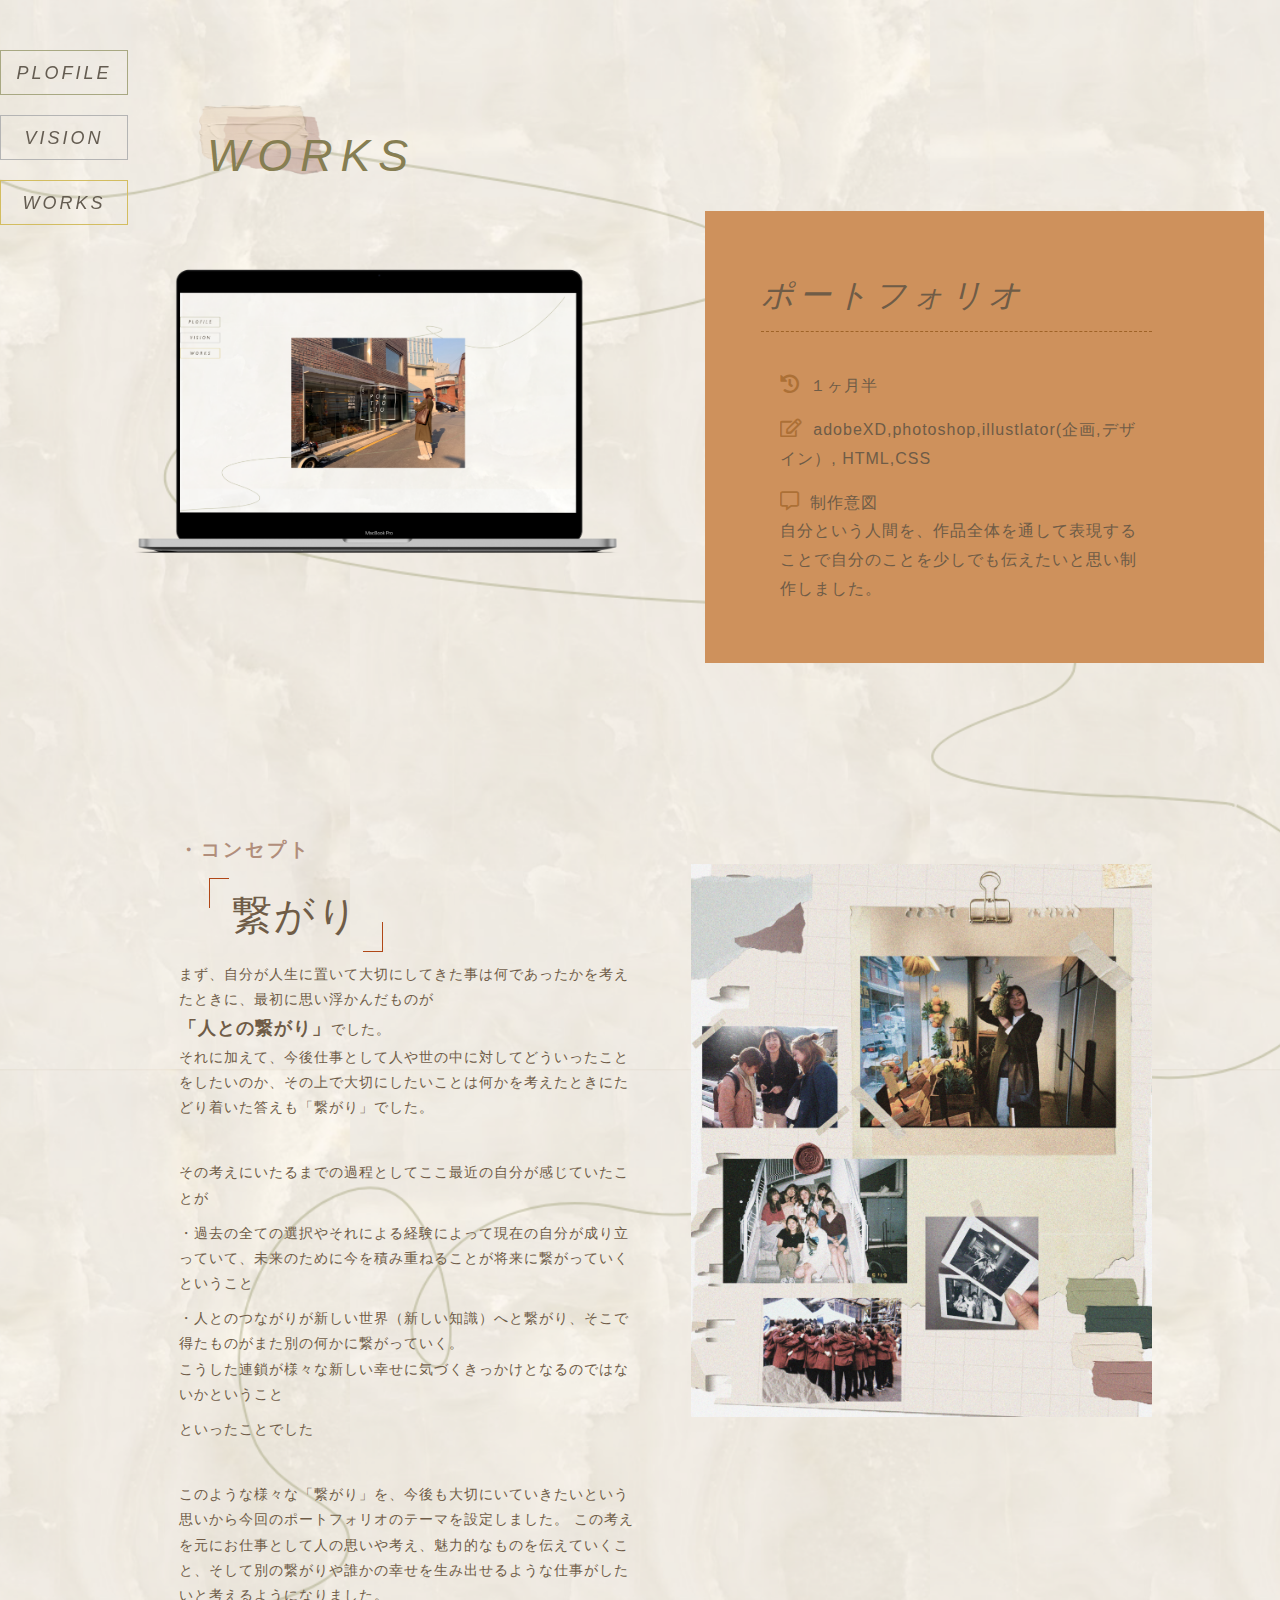
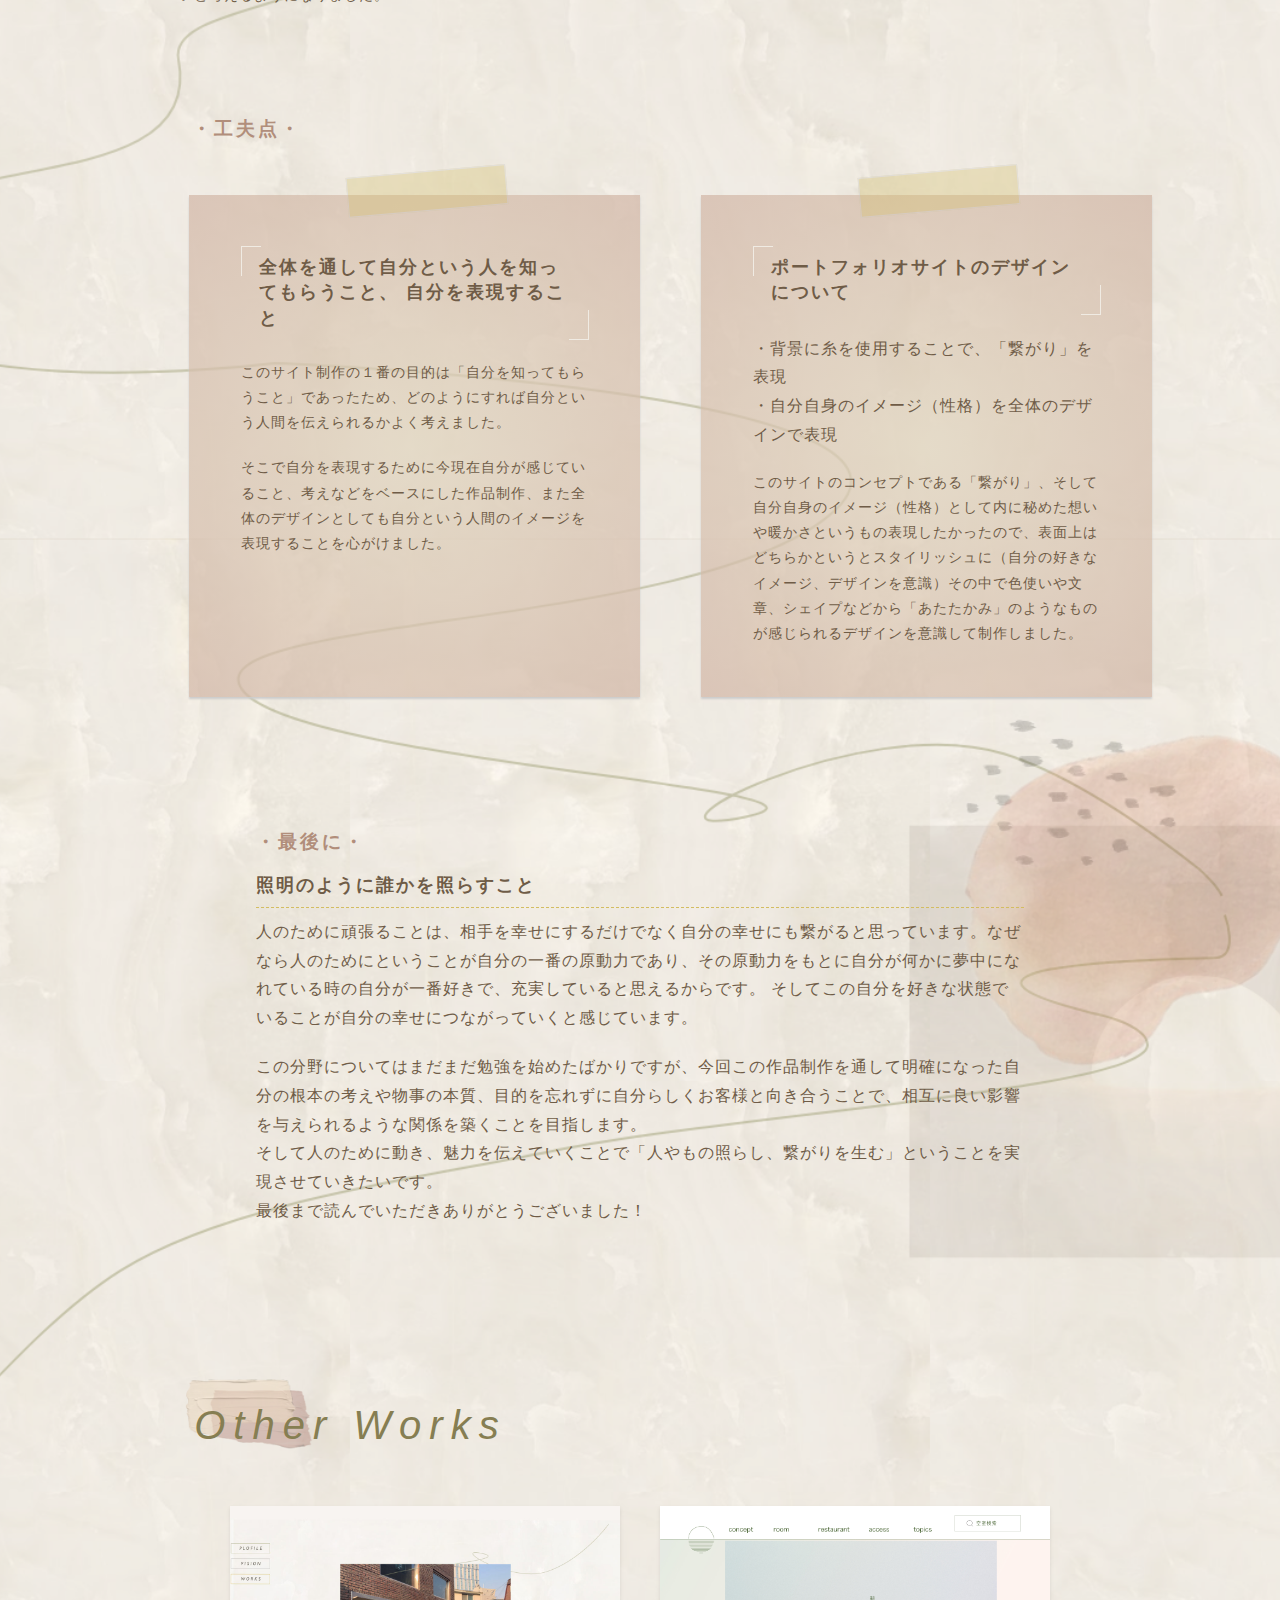
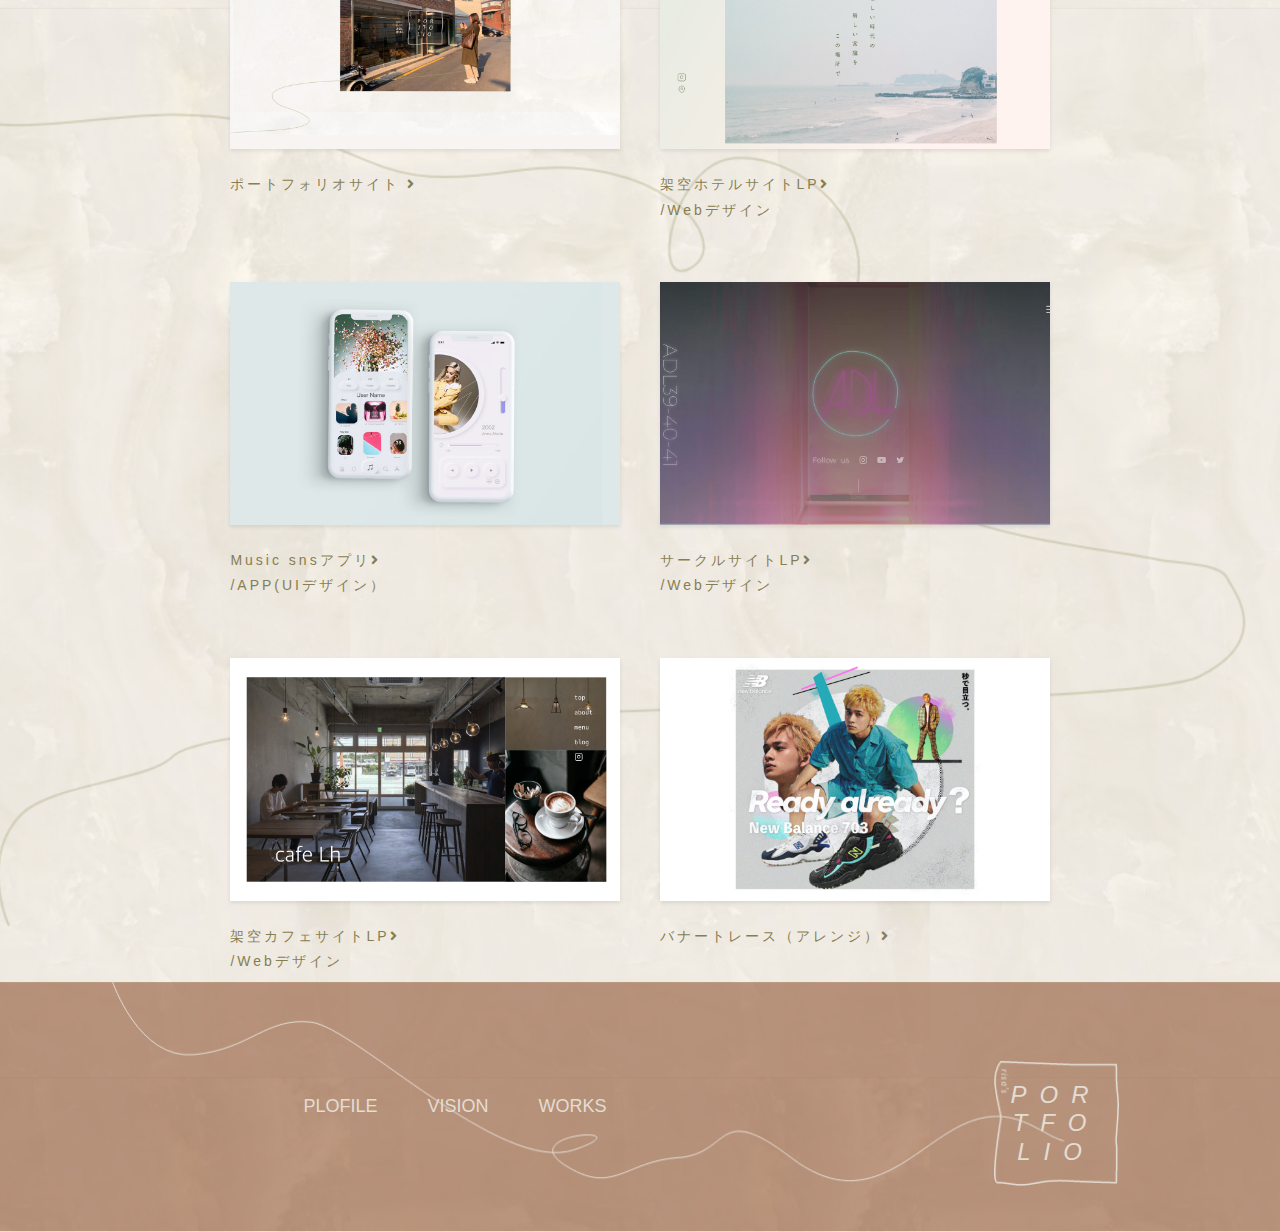
==== works01.html @ 9a1b9f5c "Update works01.html" ====
<!DOCTYPE html>
<html lang="ja">
    <head>
        <meta charset="UTF-8">
        <meta name="viewport" content="width=device-width, initial-scale=1">
        <title>works01</title>
        <link rel="stylesheet" href="reset.css" type="text/css" media="screen">
        <link rel="stylesheet" href="styleworks.css">
        <link rel="icon" type="image/png" href="favi.png">
        <link href="https://use.fontawesome.com/releases/v5.6.1/css/all.css" rel="stylesheet">
        <link href="https://fonts.googleapis.com/css2?family=Josefin+Sans:wght@200&display=swap" rel="stylesheet">
    </head>

    <body class="works01">
        <div id="navArea">

            <nav>
              <div class="inner">
                
                    <ul class="nav_btn">
                        <li class="spnav1,"><a href="#pro">PLOFILE</a></li>
                        <li class="spnav2"><a href="#vi">VISION</a></li>
                        <li class="spnav3"><a href="#wo">WORKS</a></li>
                    </ul>
                
              </div>
            </nav>
          
            <div class="toggle_btn">
              <span></span>
              <span></span>
              <span></span>
            </div>
          
            <div id="mask"></div>
          
          </div>
   
        <section class="main-image">
            <nav>
                <ul>
                    <li class="nav1"><a href="index.html#pro">PLOFILE</a></li>
                    <li class="nav2"><a href="index.html#vi">VISION</a></li>
                    <li class="nav3"><a href="index.html#wo">WORKS</a></li>
                </ul>
            </nav>
            <h1 class="works-heading">WORKS</h1>
            <div class="w-inner">
                <div class="left">
                   
                    <img src="portmok.png" alt="ポートフォリオメイン画像">
                </div>
             
           
            　<div class="right">
                    <div class="i-text portbg">
                        <h2>ポートフォリオ</h2>
                        <p><i class="fas fa-history"></i>１ヶ月半</p>
                        <p><i class="far fa-edit"></i>adobeXD,photoshop,illustlator(企画,デザイン）, HTML,CSS</p>
                        <p class="intention"><span><i class="far fa-comment-alt"></i>制作意図</span><br>
                            自分という人間を、作品全体を通して表現することで自分のことを少しでも伝えたいと思い制作しました。</p>
                    </div>
            　</div>
            
         
        　</div>
        </section>

        <section id="port01">
            <div class="d-inner" >
                <div class="l-left" >
                    <h2 class="w-title">・コンセプト</h2>
                    <h3 class="key">繋がり</h3>
                    <ul>
                        <li>
                            <p>まず、自分が人生に置いて大切にしてきた事は何であったかを考えたときに、最初に思い浮かんだものが<br>
                            <span>「人との繋がり」</span>でした。<br>
                            それに加えて、今後仕事として人や世の中に対してどういったことをしたいのか、その上で大切にしたいことは何かを考えたときにたどり着いた答えも「繋がり」でした。
                            </p>
                        </li>

                        <li>
                           <p> その考えにいたるまでの過程としてここ最近の自分が感じていたことが</p>
                           <p>・過去の全ての選択やそれによる経験によって現在の自分が成り立っていて、未来のために今を積み重ねることが将来に繋がっていくということ</p>
                           <p>・人とのつながりが新しい世界（新しい知識）へと繋がり、そこで得たものがまた別の何かに繋がっていく。</br>
                             こうした連鎖が様々な新しい幸せに気づくきっかけとなるのではないかということ</p>
                           <p>といったことでした</p>
                        </li>

                        <li>
                            <p> このような様々な「繋がり」を、今後も大切にいていきたいという思いから今回のポートフォリオのテーマを設定しました。
                                この考えを元にお仕事として人の思いや考え、魅力的なものを伝えていくこと、そして別の繋がりや誰かの幸せを生み出せるような仕事がしたいと考えるようになりました。
                            </p>
                        </li>

                    </ul>
                </div>

                <div class="l-right" >
                    <img src="memory.png" alt="繋がりイメージ画像">
                </div>
            </div>
        </section>


        <section id="port02">
            <h2 class="w-title w-title02">・工夫点・</h2>
            <div class="d-inner" >
                
                <div class="b1">
                    <h3 class="key">全体を通して自分という人を知ってもらうこと、
                        自分を表現すること
                    </h3>
                    <p> このサイト制作の１番の目的は「自分を知ってもらうこと」であったため、どのようにすれば自分という人間を伝えられるかよく考えました。</p>
                    <p>そこで自分を表現するために今現在自分が感じていること、考えなどをベースにした作品制作、また全体のデザインとしても自分という人間のイメージを表現することを心がけました。</p>
                    </p>
                </div>
                <div class="b1">
                    <h3 class="key">ポートフォリオサイトのデザインについて</h3>  
                    <p>
                    <span>・背景に糸を使用することで、「繋がり」を表現</span><br>
                    <span>・自分自身のイメージ（性格）を全体のデザインで表現</span><br>
                    </p>
                    <p>このサイトのコンセプトである「繋がり」、そして自分自身のイメージ（性格）として内に秘めた想いや暖かさというもの表現したかったので、表面上はどちらかというとスタイリッシュに（自分の好きなイメージ、デザインを意識）その中で色使いや文章、シェイプなどから「あたたかみ」のようなものが感じられるデザインを意識して制作しました。</p>
                </div>
            </div>
        </section>
        <section id="port03">
            <div class="n-inner">
            <div class="b2">
                <h2 class="w-title">・最後に・</h2>
                <h3>照明のように誰かを照らすこと</h3>
                <p>
                    人のために頑張ることは、相手を幸せにするだけでなく自分の幸せにも繋がると思っています。なぜなら人のためにということが自分の一番の原動力であり、その原動力をもとに自分が何かに夢中になれている時の自分が一番好きで、充実していると思えるからです。
                        そしてこの自分を好きな状態でいることが自分の幸せにつながっていくと感じています。
                </p>
                <p>この分野についてはまだまだ勉強を始めたばかりですが、今回この作品制作を通して明確になった自分の根本の考えや物事の本質、目的を忘れずに自分らしくお客様と向き合うことで、相互に良い影響を与えられるような関係を築くことを目指します。<br>
                    そして人のために動き、魅力を伝えていくことで「人やもの照らし、繋がりを生む」ということを実現させていきたいです。<br>
                    最後まで読んでいただきありがとうございました！
                </p>
            </div>
            </div>
        </section>       

   

        <section class="works">
            <div class="n-inner">
                <h2> Other Works</h2>
                
               <div class="grid">
                    <div class="item">
                        <a href="works01.html">
                            <img src="works01.jpg" class="w-img" alt="トップイメージ">
                            <p class="w-text">ポートフォリオサイト <i class="fas fa-angle-right"></i></p>
                        </a>
                    </div>

                    <div class="item">
                        <a href="works02.html">
                            <img src="works02.jpg" class="w-img" alt="トップイメージ">
                            <p class="w-text">架空ホテルサイトLP<i class="fas fa-angle-right"></i><br>
                            /Webデザイン</p>
                        </a>
                    </div>

                    <div class="item">
                        <a href="works03.html">
                            <img src="works03.jpg" class="w-img" alt="トップイメージ">
                            <p class="w-text">Music snsアプリ<i class="fas fa-angle-right"></i><br>
                                /APP(UIデザイン）</p>
                        </a>
                    </div>
        
                    <div class="item">
                        <a href="works04.html">
                            <img src="works04.jpg" class="w-img" alt="トップイメージ">
                            <p class="w-text">サークルサイトLP<i class="fas fa-angle-right"></i><br>
                                /Webデザイン</p>
                        </a>
                    </div>
        
                    <div class="item">
                        <a href="works05.html">
                            <img src="works05.jpg" class="w-img" alt="トップイメージ">
                            <p class="w-text">架空カフェサイトLP<i class="fas fa-angle-right"></i><br>
                                /Webデザイン</p>
                        </a>
                    </div>
        
                    <div class="item">
                        <a href="works06.html">
                            <img src="works06.jpg" class="w-img" alt="トップイメージ">
                            <p class="w-text">バナートレース（アレンジ）<i class="fas fa-angle-right"></i></p>
                        </a>
                    </div>
                </div>
            </div>
        
        </section>

        <footer>
            <div class="f-inner">
               
                    <ul class="f-nav">
                        <li class=""><a class="f-item" href="index.html#pro">PLOFILE</a></li>
                        <li class=""><a class="f-item" href="index.html#vi">VISION</a></li>
                        <li class=""><a class="f-item" href="index.html#wo">WORKS</a></li>
                    </ul>
              
            
                <div class="icon">
                    <a href="index.html">
                    <h1>POR <br>
                        TFO <br>
                        LIO   
                    </h1>
                    </a>
                </div>

            </div>
        </footer>

        <script src="https://ajax.googleapis.com/ajax/libs/jquery/3.5.1/jquery.min.js"></script>
        <script type="text/javascript" src="menu.js"></script>
      
    </body>
</html>
---- styleworks.css ----
@charset "UTF-8";


*,*::before,*::after{box-sizing:border-box}ul[class],ol[class]{padding:0}html{scroll-behavior:smooth}body{min-height:100vh;text-rendering:optimizeSpeed;line-height:1.5}ul[class],ol[class]{list-style:none}a:not([class]){text-decoration-skip-ink:auto}img,picture{max-width:100%;display:block}article>*+*{margin-top:1em}input,button,textarea,select{font:inherit}img:not([alt]){filter:blur(10px)}@media(prefers-reduced-motion:reduce){*{animation-duration:.01ms !important;animation-iteration-count:1 !important;transition-duration:.01ms !important;scroll-behavior:auto !important}}
  

/*基本*/
body {
    width: 100%;
    height:100%;
    font-family: 'Gill Sans', 'Gill Sans MT', Calibri, 'Trebuchet MS', sans-serif;  
    margin:0;
    font-weight:400;
    color:#6F5C47;
    line-height:1.8;
    }
    
.works01 {
    background:url(works01-bg.png) center/cover;
}

.works02 {
    background:url(works02-bg.png) center/cover;
}

.works03 {
    background:url(works03-bg.png) center/cover;
}

.works04 {
    background:url(works04-bg.png) center/cover;
}

.works05 {
    background:url(works05-bg.png) center/cover;
}

.works06 {
    background:url(works06-bg.png) center/cover;
}
    ul,li,dl,dt,dd {
       
        list-style: none;
      }
      
      a { 
        text-decoration: none;
      }
      
      a:hover { 
        transition: .3s;
        cursor: pointer;
      }

      .d-inner {
        width:80%;
        height:100%;
        margin:0 10%;
        padding:5% 0;
        display: flex;
        
    }

    .n-inner {
        width:80%;
        height:100%;
        margin:0 10%;
        position: relative;
        padding:5% 0;
       
    }

    h3 {
         font-size: 1.125rem;
        font-weight:600;
        letter-spacing: 2px;
        margin-bottom:10px;
    }
    
    
    p {
        font-size: 1rem;
        letter-spacing: 1px;
        margin-bottom:10px;
    }

    .w-title {
        font-size: 1.2rem;
        color:#B18E7B;
        font-weight:600;
        letter-spacing: 3px;
        margin-bottom:10px;
    }

.line {
        border-bottom:1px solid #CE915C;
        padding-bottom:5px;
    }
     i {
         margin-right:10px;
     }

#navArea {
        display:none;
      
      }


/*トップ*/
 .main-image nav {
         margin:0;
         position:fixed;
         top:30px;
         left:0;
         width:10%;
         z-index: 10;
     }
      
     .main-image nav ul {
         padding: 0;
     }
      .main-image nav li a {
          color:#645C51;
          font-size: 1.125rem;
          font-style: italic;
          font-weight:500;
          display:block;
          
      }

      .main-image nav li a:hover,.inner ul li a:hover  {
        color:#fff;
      }

      .nav1 {
          width:100%;
          height:45px;
          border: 1.5px solid #a8a882;
          text-align: center;
          margin-top: 20px;
          line-height: 45px;
          letter-spacing: 3px;
          cursor: pointer;
          transition: all 0.3s ease 0s;
          
      
    }

   .nav1:hover,.spnav1:hover {
        background: #a8a882;
      }
    
      .nav2{
        width:100%;
        height:45px;
        border: 1.5px solid #b4b4b4;
        text-align: center;
        margin-top: 20px;
        line-height: 45px;
        letter-spacing: 3px;
        cursor: pointer;
        transition: all 0.3s ease 0s;
    }

    .nav2:hover,.spnav2:hover {
        background: #b4b4b4;
      }


    .nav3 {
        width:100%;
        height:45px;
        border: 1.5px solid #d3bd60;
        text-align: center;
        margin-top: 20px;
        line-height: 45px;
        letter-spacing: 3px;
        cursor: pointer;
        transition: all 0.3s ease 0s;
    }
    
   .nav3:hover,.spnav3:hover {
        background: #d3bd60;
      }
      
/*works-main*/      

.w-inner {
    width:90%;
    height:100%;
    margin-left:10%;
    padding-bottom:6%;
    display:flex;
}


.left {
 width:45%;
}
    


.works-heading {
    font-size:2.8rem;
    color:#867e52;
    letter-spacing: 8px;
    font-style: italic;
    background:url(t-bg.png) no-repeat left top;
    padding:15px;
    margin-left:15%;
    margin-top:100px;

}

.left img {
    margin-top:50px;
}

.left a {
    margin:5% 0 0 75%;
    display:inline-block;
    color:#6F5C47;
    font-size:1.375rem;
    position: relative;
}

.left a::after {
    position: absolute;
    content: '';
    bottom: 0;
    left: 0;
    width: 0;
    height: 1px;
    background: #d3bd60;
    transition: all 0.3s ease 0s;
  }
  

  .left a:hover::after {
    width: 100%;
  }


.right {
    width:50%;
    margin-left:5%;
   
}

.i-text {
    width:100%;
    padding:10% 20% 8% 10%;
}

.appbg {
    background-color: rgba(157, 131, 186, 0.3);
    background-image:url(画像\ 31.png);
}


.tracebg {
    background-color:rgba(255, 255, 255, 0.55);
    background-image:url(画像\ 31.png);
}


.i-text h2 {
    margin-bottom:40px;
    font-size:2rem;
    font-style: italic;
    letter-spacing: 5px;
    border-bottom: 1px dashed #9F6327;
    padding-bottom:7px;
}


.i-text h3 {
    font-size:1.1rem;
    margin-bottom:10px;
    display: inline-block;
    font-weight: 200;
    margin-left:5%;
}

.i-text i {
    opacity: .7;
    font-size: 1.2rem;
    color: #9F6327;
}

.i-text p {
    margin-bottom:15px;
    margin-left:5%;
}

.intention {
    margin-left:10%;
}

/*works01*/

.portbg {
    background-color:#CE915C;
    background-image:url(portphoto/画像\ 31.png);
}

/*コンセプト*/

.l-left {
    width:50%;
    padding-left:5%;
}

#port01 span {
  font-weight:600;
  font-size:1.125rem;
}


#port01 .d-inner h3 {
    font-size:2.5rem;
    font-weight:400;
    margin-left:30px;
}

#port01 .key {
    padding:2% 5%;
}

#port01 .key:before {
    border-left: solid 1px hsl(19, 77%, 39%);
    border-top: solid 1px hsl(19, 77%, 39%);
  }
  
#port01 .key:after {
    border-right: solid 1px hsl(19, 77%, 39%);
    border-bottom: solid 1px hsl(19, 77%, 39%);
  }


#port01 .c-right img {
    margin-top:200px;
    width:100%;
    object-fit: cover;
}

#port01 li {
    margin-bottom:40px; 
}

#port01 li p,.b1 p {
    font-size:0.875rem;
}
.l-right {
    width:50%;
    padding: 3% 0 0 5%;
}

/*工夫点*/

.w-title02{
    margin-left:15%;
}
#port02 .d-inner {
    padding-top:3%
}


#port02 .d-inner h3 {
    margin-bottom:20px;

}

.key {
        position: relative;
        line-height: 1.4;
        padding:0.5em 1em;
        display: inline-block;
      }
      
.key:before,.key:after { 
        content:'';
        width: 20px;
        height: 30px;
        position: absolute;
        display: inline-block;
      }
      
 .key:before {
        border-left: solid 1px #F0EBE3;
        border-top: solid 1px #F0EBE3;
        top:0;
        left: 0;
      }
      
.key:after {
        border-right: solid 1px #F0EBE3;
        border-bottom: solid 1px #F0EBE3;
        bottom:0;
        right: 0;
      }

 .b1 {
    width:50%;
    margin-left:6%;
    background: radial-gradient(circle, rgba(224,212,189,0.7) 0%, rgba(209,181,165,0.7) 100%);
    padding:5% 5% 3% 5%;
    position: relative;
    box-shadow: 0 2px 2px #ccc; 
    }

   .b1::before {
    position: absolute;
    top: -1.5em;
    left: 35%;
    height: 40px;
    width: 160px; 
    content: "";
    border: 1px solid #ccc; 
    background-color: #d3bd60; 
    opacity: 0.3;
    transform: rotate( -5deg );
   }

   .b1 span {
       font-size:1rem;
   }
   .b1 p,.b2 p {
       margin-bottom:20px;
   }
  #port03 .n-inner {
       width:60%;
       margin:0 auto;
   }

   .b2 h3 {
       border-bottom:1px dashed #d3bd60;
       padding-bottom:5px;
   }


/*otherWORKS*/


.works h2 {
    font-size:2.5rem;
    color:#867e52;
    letter-spacing:8px;
    font-style: italic;
    background:url(t-bg.png) no-repeat left top;
    padding:15px;
    margin-left:5%;

}

.grid {
    display: grid;
    gap:5%;
    grid-template-columns: repeat(auto-fit,minmax(258px,1fr));
    margin:30px auto;
    width:80%;
}



 .w-img {
      margin-bottom:6%;
      box-shadow: 0 2px 4px rgba(3,3,3,.09);
  }

  .w-text {
    font-size:0.875rem;
    color:#867e52;
    letter-spacing: 3px;
  }
  
  
  .item:hover .w-img{
    transition: 0.3s;
    opacity: .7;
    display: block;
    box-shadow: 0 8px 12px rgba(0,0,0,.12);
    margin-top:-5px;
  }
  


 
/*footer*/

footer {
    width:100%;
    background: url(フッター背景.png) no-repeat center/cover;
}


.f-inner {
  width:100%;
  height:100%;
  display: flex;
  
  
}

.f-nav {
 height:100%;
 line-height: 250px;
 margin:0 auto; 
 display: flex;
}

.f-item {
  color:#e3ddd3;
  font-size:1.125rem;
  margin-right:50px;
}

.f-item:hover,.icon:hover {
    opacity: .6;
}

.icon {
  width:15%;
  margin-right:10%;
}


.icon h1 {
    background: url(square.png) no-repeat center top/contain;
    margin-top:80px;
    width:100%;
    height:50%;
    padding-top:20px;
    color: #e3ddd3;
    font-style: italic;
    font-size: 1.5rem;
    letter-spacing: 13px;
    text-align: center;
    line-height: 1.2;
    
}



/*works02*/

/*コンセプト*/


.hotelbg {
    background-color: rgba(113, 142, 91, 0.3);
    background-image: url(画像\ 31.png);
}

.c-left {
    width:60%;
    padding:0 5%;
}

.shift {
    margin: 12% 0 12% 15%;
}

.c-right {
    width:40%;
    padding:0 5%;
}

.c-right img {
    margin-bottom:30px;
}

/*分析*/

#analysis i,#cafe2 i {
    font-size:1.25rem;
    color:#CE915C;
}
.an-inner {
    margin-right:10%;
    height:90%;
    display: flex;
}

.an-inner p {
    font-size:0.875rem;
}

.an-left {
     width:50%;
    padding:5% 2% 2% 15%;
}

.an-bg .kama-text {
    font-size:0.835rem;
    margin-bottom:30px
}

.an-acsent {
    font-size:1.25rem;
    font-weight:200;
   
}
.an-bg {
    background-color:rgba(226, 200, 194, 0.8);
    background-image: url(画像\ 31.png);
}

.an-bg p {
  margin-bottom:20px;
  margin-left:5%;
}

.an-right {
    width:45%;
    border-left:1px solid #5d5b5b;
    padding:3%;
    margin:70px 0 30px;
}

.friend {
    display: flex;
    justify-content: space-between;
    margin-bottom:20px;
}

.friend p {
  border-left:2px solid #a8a882;
  width:48%;
  padding:2%;
}

 .an-inner span {
font-weight:600;
font-size:1rem;
}

p.ver2 span{
margin-bottom:15px;
display: inline-block;
}


/*工夫点*/
#ingenuity {
    padding-top:6%;
}
　

/*works03*/

.iu-text {
    background-color: rgba(157, 131, 186, 0.3);
    width:100%;
    padding:10% 20% 8% 10%;
}

.app-left img {
    width:80%;
    margin-left:10%;
    object-fit: cover;
}
/*コンセプト*/

.a-left {
    width:50%;
    padding:0 5%;
    margin-top:30px;
}

.a-left p {
    line-height: 2.5;
}

.a-right {
    width:50%;
}

/*ユーザーリサーチ*/
#user .n-inner {
    margin:0 10% 0 15%;
}

#user .n-inner h3 {
    font-size:1.125rem;
    font-weight:300;
}

#user .n-inner span {
    font-size:0.835rem;
}

#user .n-inner p,.badlist li {
    margin:20px 0;
}

.a-graph {
      display:flex;
      justify-content: space-around;
      width:100%;
      font-weight:200;
      margin-top: 40px;
}



.g-contents {
      width:30%;
      padding:2%;
      border-right:1px solid #707070;

  }

.center {
      width:40%;
  }

  .g-contents:last-child {
      border-right:none;
  }


  .g-contents img {
     margin:40px auto;
}

  .g-inner {
      display: flex;
     
  }
  .g-inner li {
   padding:0 2%;
  }

.g-inner img {
      width:80%;
      margin:40px auto;
  }

.badlist {
      font-weight:600;
      margin:30px 0;
  }

  /*map*/
  .con-left{
      width:55%;
      margin-left:5%;
  }

  table,th,td{
      border:1px solid #5C5C5C ;
      font-weight:200;
      font-size:0.875rem;
      background-color:#fff;

  }

  th {
      font-size:1.25rem;
      vertical-align: middle;
  }

  td {
      padding:15px;
      vertical-align: middle;
      text-align:center;
  }

  #apple {
      background:url(applemusic.png) no-repeat center/70%;
     
  }

  #spo {
    background:url(spotify.png)no-repeat center/60%;
  
}

#line {
    background:url(linemusic.png)no-repeat center/75%;
   
}

#amazon {
    background:url(amazon.png)no-repeat center/60%;
    
}

.con-right {
    width:40%;
    margin:15% 0 0 5%;
}

.h3-reserch {
    margin-bottom:20px;
}

.p-reserch {
    font-size:0.875rem;
    line-height:2;
    margin-bottom:10px;
}

.p-reserch span {
    font-size:1rem;
    font-weight:600;
}

.p-inner {
    padding:0;
}

.p-image {
    width:30%;
    margin: 5% 0 0 10%;
}

.persona {
    font-size:0.75rem;
    width:60%;
    padding:0 3%;

}

ul.p-text li {
    margin-bottom:10px;
    font-size:1rem;

}
.j-inner {
    height:100%;
    margin:0 10%;
    padding:6% 0;
    display: flex;
}

.j-left,#consept .w-title,.consept-3,.idea-text {
    margin-left:5%;
}


.j-right {
    width:35%;
    margin-left:5%;
    margin-top:50px;
}


  /*結果*/

#result p {
    font-size:0.875rem;
    margin-bottom:20px;
}

.r-result {
  width:55%;
  margin:0 auto;
  border-radius: 30px;
  padding:4%;
  background: url(inner-child.png)no-repeat center top;
}
   

#result span {
    font-size:1rem;
    font-weight:600;
}


  /*コンセプト*/

.c-title {
    width:95%;
    text-align: center;
    margin-bottom:20px;
}

.c-title h3 {
    font-size:2rem;
    font-weight:300;
    letter-spacing: 10;
    margin-top:50px;
    
}

#consept p {
    font-size:0.75rem;
}

.consept-3 {
    display:flex;
    width:75%;
    margin-top:70px;
}

.c-contents {
    text-align: center;
    width:28%;
    margin-right:5%;

}

.c-contents img {
    width:50%;
    object-fit: cover;
    margin: 0 auto;
}

.c-contents h3 {
    font-size:1rem;
    margin:20px;
    letter-spacing: 3px;
    color:#D3945D;
}

.c-contents p {
    font-size:0.75rem;
    letter-spacing: 3px;
    line-height: 2;
}


#play img {
    width:85%;
}

.idea-img{
    width:50%;
    margin-top:50px;
    margin-left:5%;
}

.idea-text{
    width:40%;
    margin-top:100px;
    line-height: 1.8;
    
}

.i-heading {
    font-size:1.2rem ;
    margin-bottom:20px;
}

.idea-text ul li {
    font-size:1rem;
    font-weight:200;
    margin-bottom:20px;
    margin-left:5%;
}

.idea-text i {
    color:#CE915C;
    font-size:1.8rem;
}

.a-inner {
    padding-top:0;
}

.only {
    display: none;
}


 /*解決策*/

.s-inner {
    width:90%;
    margin-right:10%;
    display: flex;
    padding-top:5%;
}

.s-left {
    width:55%;
    margin:50px auto 0;
    background-color: rgba(237, 196, 170, 0.8);
    background-image: url(colorbg.png);
    padding:3% 3% 3% 15%;
}

.i-con {
    margin-bottom:15px;
}


.i-con h3 {
    font-size:1.125rem;
    font-weight: 100;
    margin-bottom:10px;
}

.i-con p {
    font-size:0.835rem;
    margin-left:7%;
}


.i-con i {
    font-size:2rem;
    color:#fff;
}


.s-right {
    width:45%;
    margin-top:170px;
    object-fit: contain;
}


/*works04*/

.adlbg {
    background-color: rgba(59, 165, 170, 0.3);
    background-image: url(画像\ 31.png);
}


.adl2-bg {
    background-color: rgba(211, 167, 115, 0.8);
    background-image: url(画像\ 31.png);
}


.adl2-bg span{
    font-size:1.125rem;
    font-weight:600;
    border-bottom: 1px solid #9F6327;
}

.adl-an-right {
    margin-top:65px;
}


/*works05*/



.cafebg {
    background-color: rgba(106, 133, 163, 0.5);
    background-image:url(画像\ 31.png);
}

.anac-bg {
    background-color: rgba(217, 212, 190, 0.6);
    background-image:url(画像\ 31.png);
}


.cafe2 p {
    font-size:0.835rem;
}

.cafe2 h3 {
    margin-top: 20px;
}
  

  /*レスポンシブ*/

@media screen and (max-width: 896px) {
  html {
      font-size:0.875rem;
  }

  #port01 .c-right img{
    width:100%;
  }

  .grid {
   gap: 1.5%;
    margin: 30px auto 120px;
  width:60%;
}


 .w-img {
      margin-bottom:4%;
      
  }

  .left {
      order:2;
  }

  .right {
      order:1;
  }


  .left img {
      width:80%;
     
  }
  /*WORKS2*/

  #kama1 .d-inner,.an-inner,#ingenuity .d-inner,.w-inner,.works-table
  ,#conflict .d-inner,#cafe1 .d-inner {
      flex-direction: column;
      align-items: center;
  }

  .c-left,.left, .right,.works-table{
    width:90%;
}


.shift {
    margin: 5% 0 5% 15%;
}

.c-right {
    width:55%;
    margin-top:30px;
}

.c-right img {
    object-fit: contain;
}


.an-left,.an-right-h{
    padding:5%;
    margin-left:18%;
    width:80%;
}

.an-right-h,.an-right {
    border:none;
    width:80%;
    margin-left:18%;
}

 /*WORKS3*/


  .a-left {
    width:55%;
    padding-left:2%;
    margin-top:30px;
}

#conflict div {
    width:80%;
}

.a-right {
    width:45%;
}

.a-right img {
    margin-top:50px;
    width:120%;
}

th {
    padding:15px; 
}

td {
    padding:15px;
    vertical-align: middle;
}

.consept-3 {
    display:flex;
    width:90%;
    margin:70px auto 0;

}

.idea-img{
    width:40%;
    margin-top:50px;
    margin-left:5%;
}

.idea-text{
    width:50%;
    margin-top:80px
}

.only {
    display: initial;
    margin-top:70px;
}


.s-left {
    width:100%;
    margin:0;
}

.s-right {
    display:none;
}
}

@media screen and (max-width: 480px) {

   
  
  #navArea {
        display: unset;
      
      }
    /*============
    spnav
    =============*/
    
    
    nav {
      display: block;
      position: fixed;
      top: 0;
      left: -300px;
      bottom: 0;
      width: 270px;
      background: #fff;
      overflow-x: hidden;
      overflow-y: auto;
      -webkit-overflow-scrolling: touch;
      transition: .5s;
      z-index: 3;
    }
    .open nav {
      left: 0;
    }
    nav .inner {
      padding: 50px 20px 0 10px;
    }
    nav .inner ul {
      list-style: none;
      margin: 0;
      padding: 0;
    }
    nav .inner ul li {
      position: relative;
      margin: 0;
    }
    
    
    nav .inner ul li a {
      display: block;
      color: #645C51;
      font-style: italic;
      padding: 1em;
      transition-duration: 0.2s;
      font-size:1.125rem;
    }
    
    .spnav1 {
      border-bottom: 1px solid #a8a882;
    }
    
    .spnav2 {
      border-bottom: 1px solid #b4b4b4;
    }
    
    .spnav3 {
      border-bottom: 1px solid #d3bd60;
    }
    
    
    
    
    /*============
    @keyframes
    =============*/
    @keyframes equalizer01 {
      0% {
        width: 70%;
      }
      10% {
        width: 50%;
      }
      20% {
        width: 100%;
      }
      30% {
        width: 10%;
      }
      40% {
        width: 50%;
      }
      50% {
        width: 70%;
      }
      60% {
        width: 50%;
      }
      70% {
        width: 10%;
      }
      80% {
        width: 100%;
      }
      90% {
        width: 10%;
      }
      100% {
        width: 70%;
      }
    }
    @keyframes equalizer02 {
      0% {
        width: 30%;
      }
      10% {
        width: 20%;
      }
      20% {
        width: 40%;
      }
      30% {
        width: 10%;
      }
      40% {
        width: 20%;
      }
      50% {
        width: 30%;
      }
      60% {
        width: 20%;
      }
      70% {
        width: 10%;
      }
      80% {
        width: 40%;
      }
      90% {
        width: 10%;
      }
      100% {
        width: 30%;
      }
    }
    /*============
    .toggle_btn
    =============*/
    .toggle_btn {
      display: block;
      position: fixed;
      top: 10%;
      left: 4%;
      width: 60px;
      height: 30px;
      transform: translate(0, 0);
      transition: all .5s;
      cursor: pointer;
      z-index: 3;
    }
    .open .toggle_btn {
      left: 280px;
    }
    .toggle_btn span {
      display: block;
      position: absolute;
      left: 0;
      width: 30px;
      height: 2px;
      background-color: #666;
      transition: all .5s;
    }
    .toggle_btn span:nth-child(1) {
      top: 5px;
      width: 60px;
      animation: equalizer01 7000ms infinite;
    }
    .toggle_btn span:nth-child(2) {
      top: 15px;
      width: 30px;
      animation: equalizer02 5000ms infinite;
      animation-delay: 0.33s;
    }
    .toggle_btn span:nth-child(3) {
      top: 25px;
      width: 20px;
      animation: equalizer02 5000ms infinite;
    }
    .open .toggle_btn span {
      background-color: #fff;
      width: 30px;
    }
    .open .toggle_btn span:nth-child(1) {
      transform: translate(0, 10px) rotate(-45deg);
      animation: unset;
    }
    .open .toggle_btn span:nth-child(2) {
      opacity: 0;
      animation: unset;
    }
    .open .toggle_btn span:nth-child(3) {
      transform: translate(0, -10px) rotate(45deg);
      animation: unset;
    }
    
    
    /*============
    #mask
    =============*/
    #mask {
      display: none;
    }
    .open #mask {
      display: block;
      position: fixed;
      top: 0;
      left: 0;
      width: 100%;
      height: 100%;
      background: #A25736;
      opacity: .8;
      z-index: 2;
      cursor: pointer;
      transition: all .5s;
    }

   /*works01*/
    html {
      width:100%;
      font-size:0.625rem;
  }


    .main-image nav  {
      display: none;
    }
    
    .works-heading {
        margin-top: 50px;
        margin-left:10%;
    }

    .i-text h2 {
        margin-bottom:20px;
      font-size:1.75rem
    }

    #port01 .d-inner,#port02 .d-inner,#share .d-inner,.a-graph,.consept-3
    ,#play .d-inner,.friend{
        flex-direction: column;
        align-items: center;
    }

    .l-left,.l-right,.b1,.friend p {
        width:100%;
    }

    .b1 {
        margin-bottom:50px;
        margin-left:0;
    }
   
    #port03 .n-inner{
        width:75%;
    }
    .grid {
        width:85%;
    }

    .f-nav {
        line-height: 150px;
      }
      
      .f-item {
        font-size: 0.875rem;
        margin-right: 20px;
        
      }
      
      .icon h1 {
        margin-top: 50px;
        padding-top: 10px;
        font-size: 0.835rem;
        letter-spacing: 0.6rem;
      }
      
      /*works02*/

      .left a {
          margin-left:5%;
      }

      .c-left {
          padding:0;
      }

      .c-right, .a-right,.a-left{
        width: 90%;
}
     .an-left,.an-right,.a-left {
         margin:0;
     }
    /*works03*/
  
    #share {
         background: url(colorbg.png);     
     }
    
     #user .n-inner {
         margin:0 10%;
     }

   
     .g-contents {
         width:85%;
         border: none;
     }
     .g-contents img,#user .n-inner p, .badlist li{
         margin:0 0 15px 0;
     }

     #conflict div {
         margin:10px auto;
         width:85%;
     }
     
     td,th {
         padding:3px;
         font-size: 0.5rem
     }

     .p-image {
         display: none;
     }

     .r-result {
         width:80%;
     }

     .c-contents {
         width:85%;
     }
     .c-contents img {
         width:30%;
     }
     .consept-3 {
         margin-top:0;
     }

     .idea-text,.idea-img {
         width:85%;
         margin-top:20px;
     }
    }
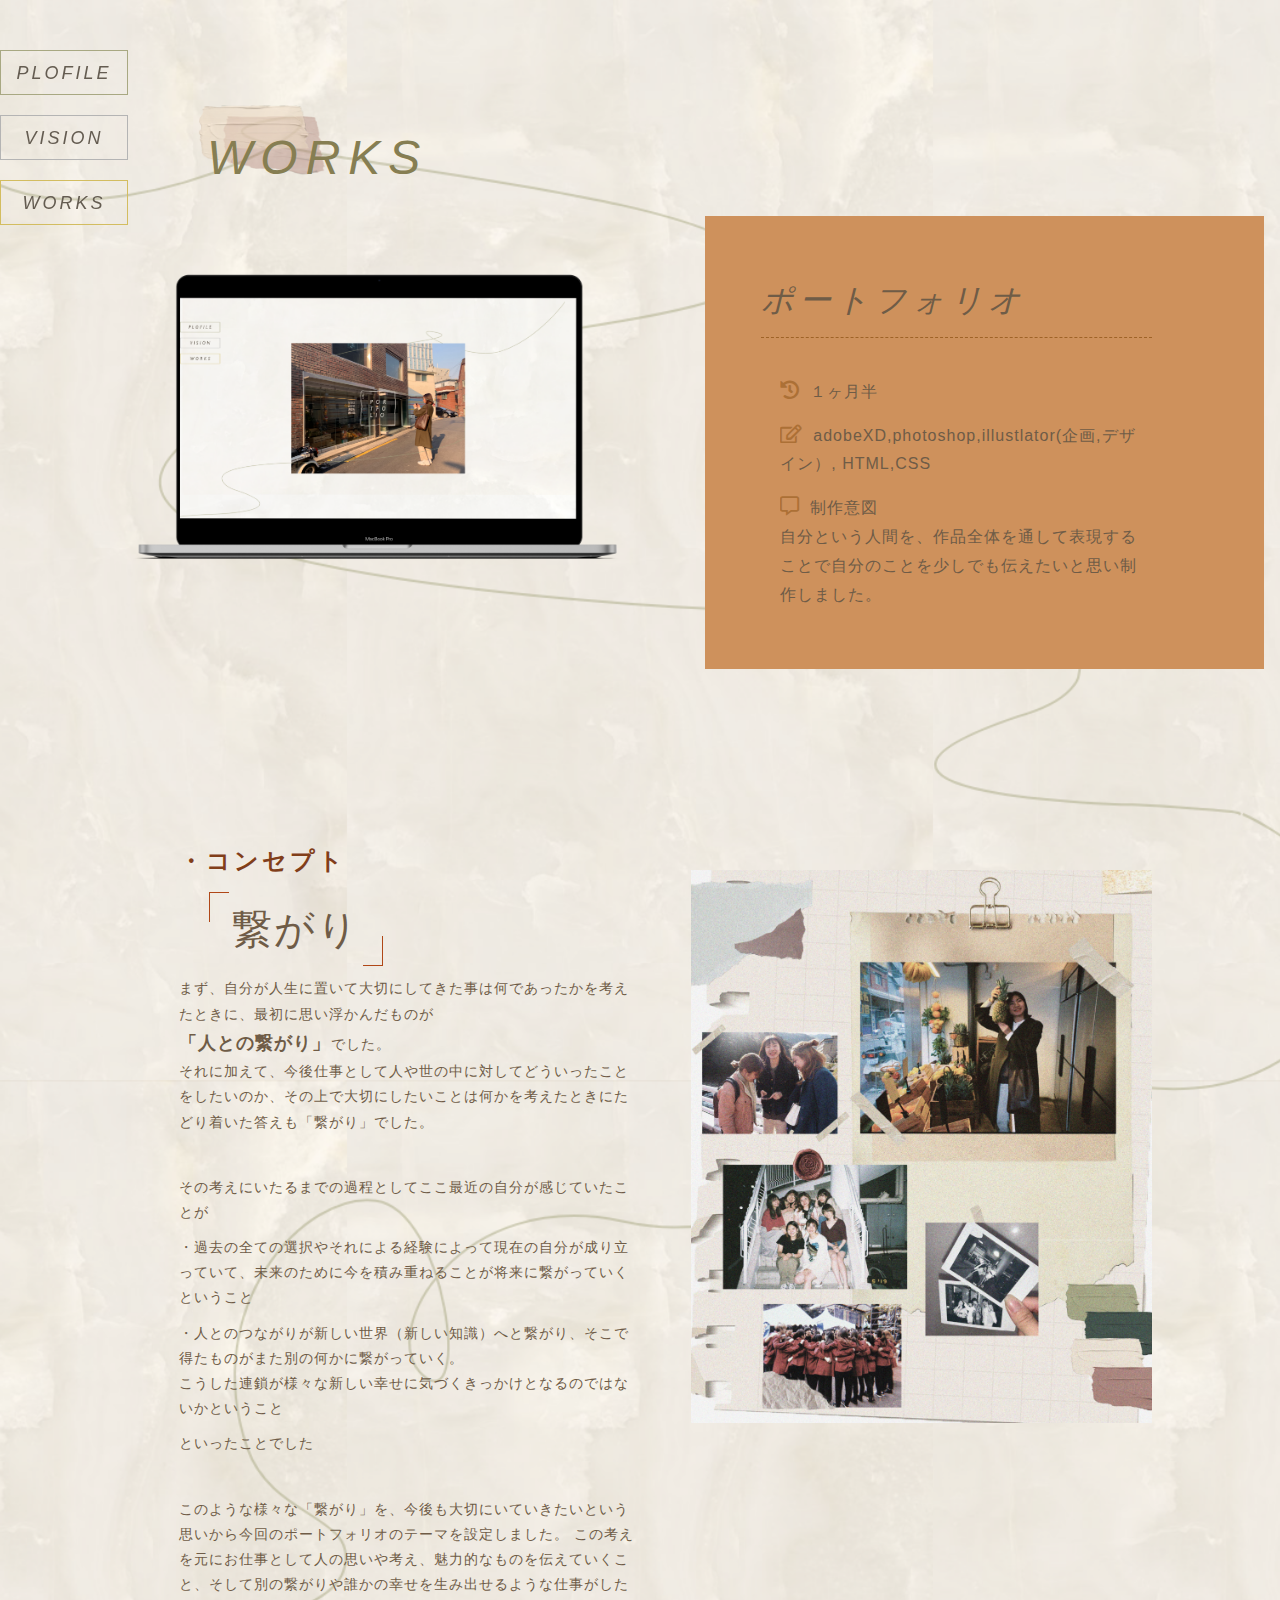
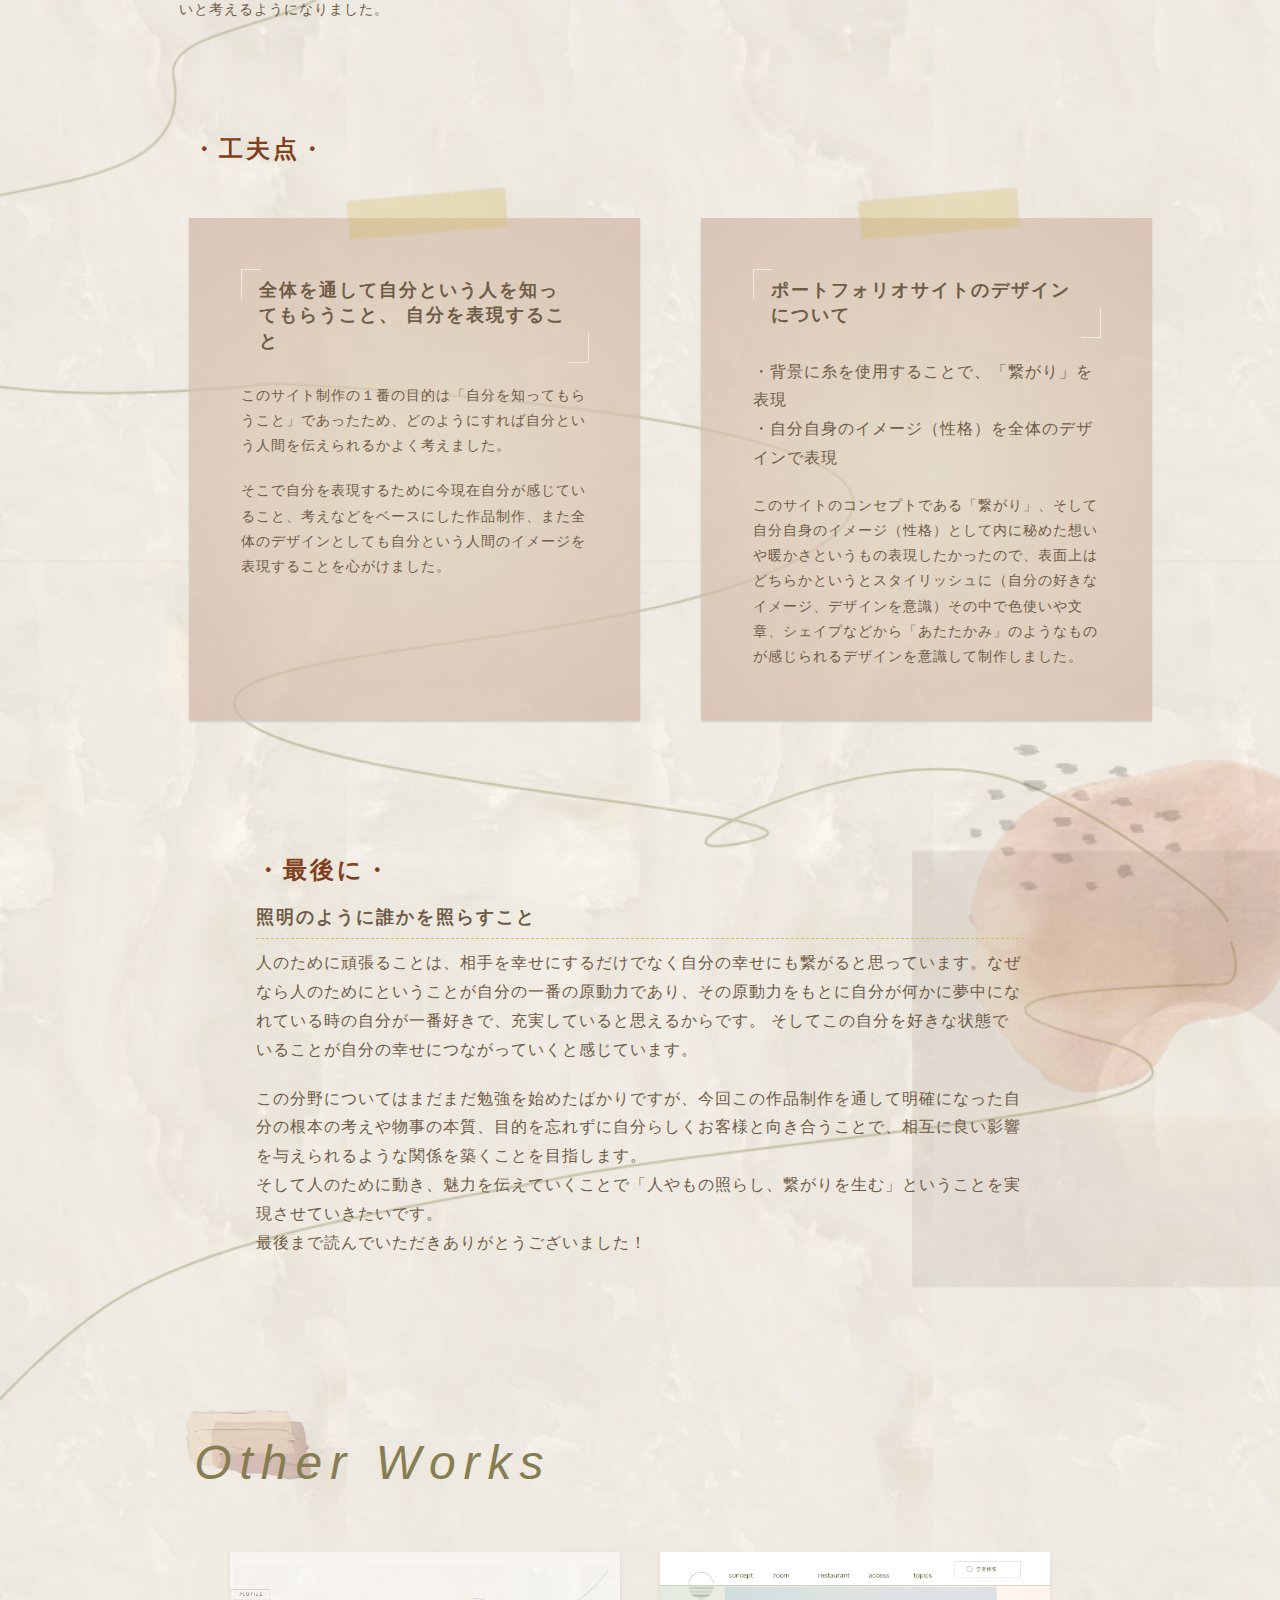
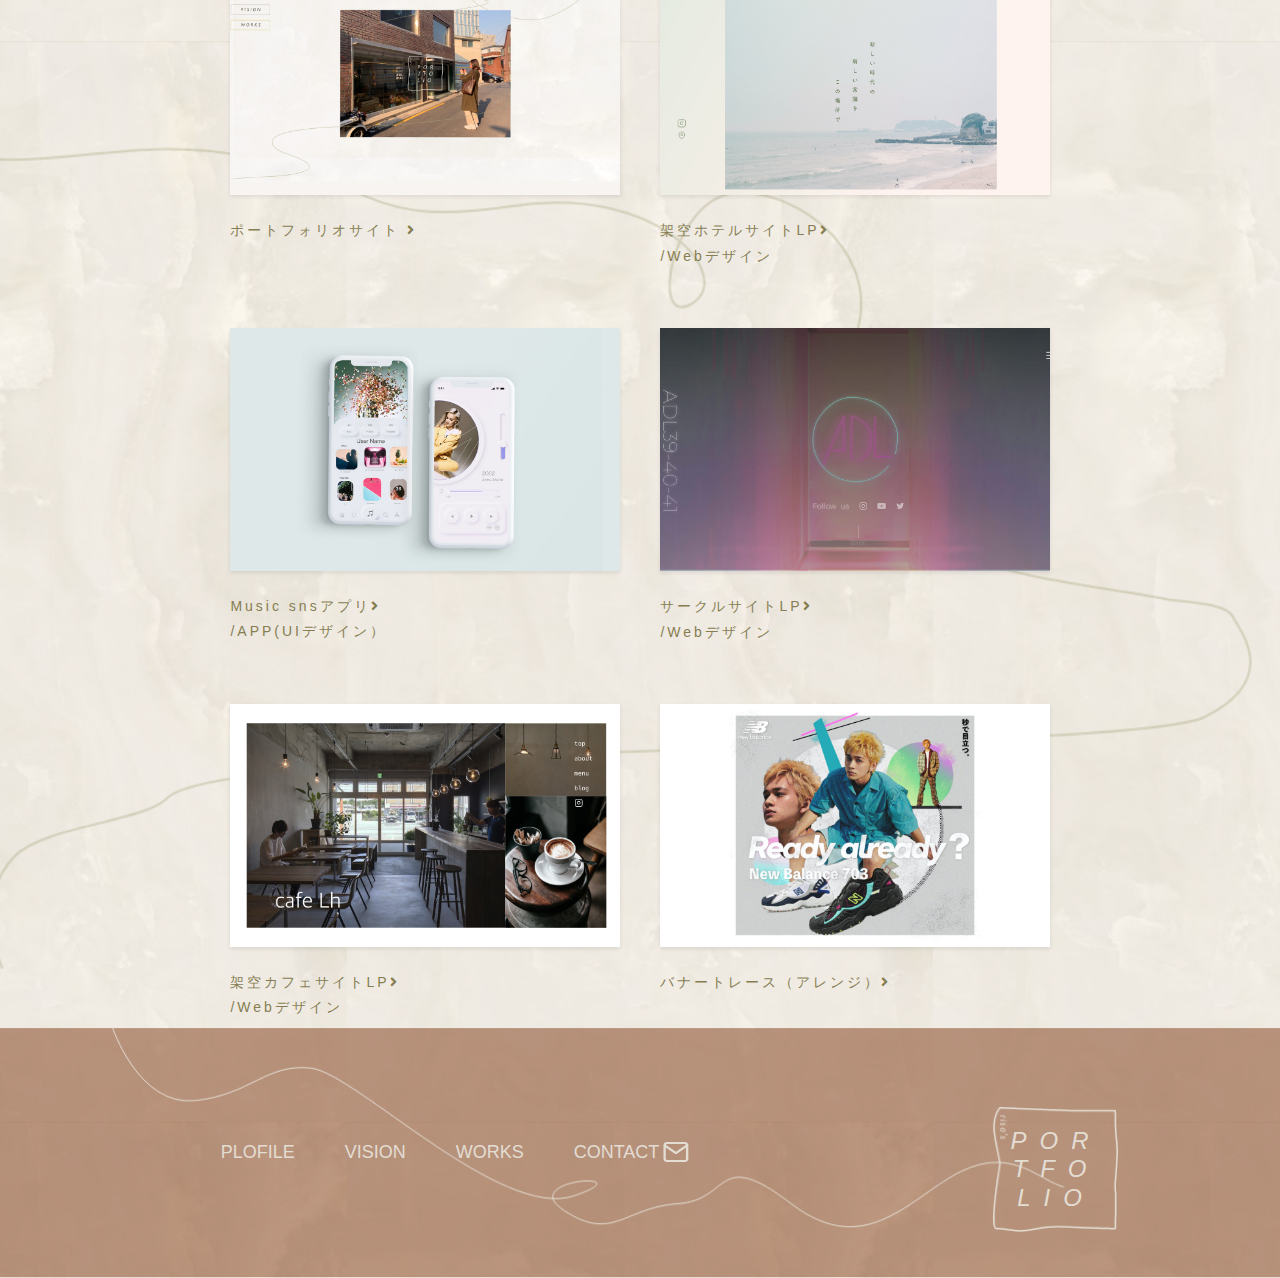
==== commit 8a1efe97: "Update works01.html" ====
--- a/works01.html
+++ b/works01.html
@@ -18,9 +18,9 @@
               <div class="inner">
                 
                     <ul class="nav_btn">
-                        <li class="spnav1,"><a href="#pro">PLOFILE</a></li>
-                        <li class="spnav2"><a href="#vi">VISION</a></li>
-                        <li class="spnav3"><a href="#wo">WORKS</a></li>
+                        <li class="spnav1"><a href="index.html#pro">PLOFILE</a></li>
+                        <li class="spnav2"><a href="index.html#vi">VISION</a></li>
+                        <li class="spnav3"><a href="index.html#wo">WORKS</a></li>
                     </ul>
                 
               </div>
@@ -206,6 +206,7 @@
                         <li class=""><a class="f-item" href="index.html#pro">PLOFILE</a></li>
                         <li class=""><a class="f-item" href="index.html#vi">VISION</a></li>
                         <li class=""><a class="f-item" href="index.html#wo">WORKS</a></li>
+                        <li><a class="f-item contact" href="mailto:risakobayashi28&#64;gmail.com">CONTACT</a></li>
                     </ul>
               
             
--- a/styleworks.css
+++ b/styleworks.css
@@ -85,11 +85,11 @@
     }
 
     .w-title {
-        font-size: 1.2rem;
-        color:#B18E7B;
-        font-weight:600;
+        font-size: 1.5rem;
+        color: #813E1A;
+        font-weight: 600;
         letter-spacing: 3px;
-        margin-bottom:10px;
+        margin-bottom: 10px;
     }
 
 .line {
@@ -201,7 +201,7 @@
 
 
 .works-heading {
-    font-size:2.8rem;
+    font-size:3rem;
     color:#867e52;
     letter-spacing: 8px;
     font-style: italic;
@@ -219,25 +219,15 @@
 .left a {
     margin:5% 0 0 75%;
     display:inline-block;
-    color:#6F5C47;
+    color:#9F6327;
     font-size:1.375rem;
     position: relative;
-}
-
-.left a::after {
-    position: absolute;
-    content: '';
-    bottom: 0;
-    left: 0;
-    width: 0;
-    height: 1px;
-    background: #d3bd60;
-    transition: all 0.3s ease 0s;
-  }
-  
-
-  .left a:hover::after {
-    width: 100%;
+    background:url(viewall.png) no-repeat;
+    padding:3%;
+}
+
+  .left a:hover{
+   opacity:.7;
   }
 
 
@@ -443,7 +433,7 @@
 
 
 .works h2 {
-    font-size:2.5rem;
+    font-size:3rem;
     color:#867e52;
     letter-spacing:8px;
     font-style: italic;
@@ -513,6 +503,11 @@
   color:#e3ddd3;
   font-size:1.125rem;
   margin-right:50px;
+}
+
+.contact {
+    background: url(contact.png) no-repeat 100%/contain;
+    padding-right: 30px;
 }
 
 .f-item:hover,.icon:hover {
@@ -1064,10 +1059,7 @@
   /*レスポンシブ*/
 
 @media screen and (max-width: 896px) {
-  html {
-      font-size:0.875rem;
-  }
-
+ 
   #port01 .c-right img{
     width:100%;
   }
@@ -1228,6 +1220,7 @@
       transition: .5s;
       z-index: 3;
     }
+  
     .open nav {
       left: 0;
     }
@@ -1250,6 +1243,7 @@
       color: #645C51;
       font-style: italic;
       padding: 1em;
+      letter-spacing: 3px;
       transition-duration: 0.2s;
       font-size:1.125rem;
     }
@@ -1345,62 +1339,50 @@
     /*============
     .toggle_btn
     =============*/
-    .toggle_btn {
-      display: block;
-      position: fixed;
-      top: 10%;
-      left: 4%;
-      width: 60px;
-      height: 30px;
-      transform: translate(0, 0);
-      transition: all .5s;
-      cursor: pointer;
-      z-index: 3;
-    }
-    .open .toggle_btn {
-      left: 280px;
-    }
-    .toggle_btn span {
-      display: block;
-      position: absolute;
-      left: 0;
-      width: 30px;
-      height: 2px;
-      background-color: #666;
-      transition: all .5s;
-    }
-    .toggle_btn span:nth-child(1) {
-      top: 5px;
-      width: 60px;
-      animation: equalizer01 7000ms infinite;
-    }
-    .toggle_btn span:nth-child(2) {
-      top: 15px;
-      width: 30px;
-      animation: equalizer02 5000ms infinite;
-      animation-delay: 0.33s;
-    }
-    .toggle_btn span:nth-child(3) {
-      top: 25px;
-      width: 20px;
-      animation: equalizer02 5000ms infinite;
-    }
-    .open .toggle_btn span {
-      background-color: #fff;
-      width: 30px;
-    }
-    .open .toggle_btn span:nth-child(1) {
-      transform: translate(0, 10px) rotate(-45deg);
-      animation: unset;
-    }
-    .open .toggle_btn span:nth-child(2) {
-      opacity: 0;
-      animation: unset;
-    }
-    .open .toggle_btn span:nth-child(3) {
-      transform: translate(0, -10px) rotate(45deg);
-      animation: unset;
-    }
+     .toggle_btn {
+        display: block;
+        position: fixed;
+        top: 70px;
+        right: 30px;
+        width: 30px;
+        height: 30px;
+        transition: all .5s;
+        cursor: pointer;
+        z-index: 3;
+      }
+      .toggle_btn span {
+        display: block;
+        position: absolute;
+        left: 0;
+        width: 30px;
+        height: 2px;
+        background-color: #6F5C47;
+        border-radius: 4px;
+        transition: all .5s;
+      }
+      .toggle_btn span:nth-child(1) {
+        top: 4px;
+      }
+      .toggle_btn span:nth-child(2) {
+        top: 14px;
+      }
+      .toggle_btn span:nth-child(3) {
+        bottom: 4px;
+      }
+      .open .toggle_btn span {
+        background-color: #fff;
+      }
+      .open .toggle_btn span:nth-child(1) {
+        -webkit-transform: translateY(10px) rotate(-315deg);
+        transform: translateY(10px) rotate(-315deg);
+      }
+      .open .toggle_btn span:nth-child(2) {
+        opacity: 0;
+      }
+      .open .toggle_btn span:nth-child(3) {
+        -webkit-transform: translateY(-10px) rotate(315deg);
+        transform: translateY(-10px) rotate(315deg);
+      }
     
     
     /*============
@@ -1426,7 +1408,7 @@
    /*works01*/
     html {
       width:100%;
-      font-size:0.625rem;
+      font-size:0.875rem;
   }
 
 
@@ -1484,11 +1466,15 @@
       }
       
       /*works02*/
-
+      
       .left a {
           margin-left:5%;
       }
-
+  
+      .shift {
+    margin:5% 0;
+    }
+  
       .c-left {
           padding:0;
       }
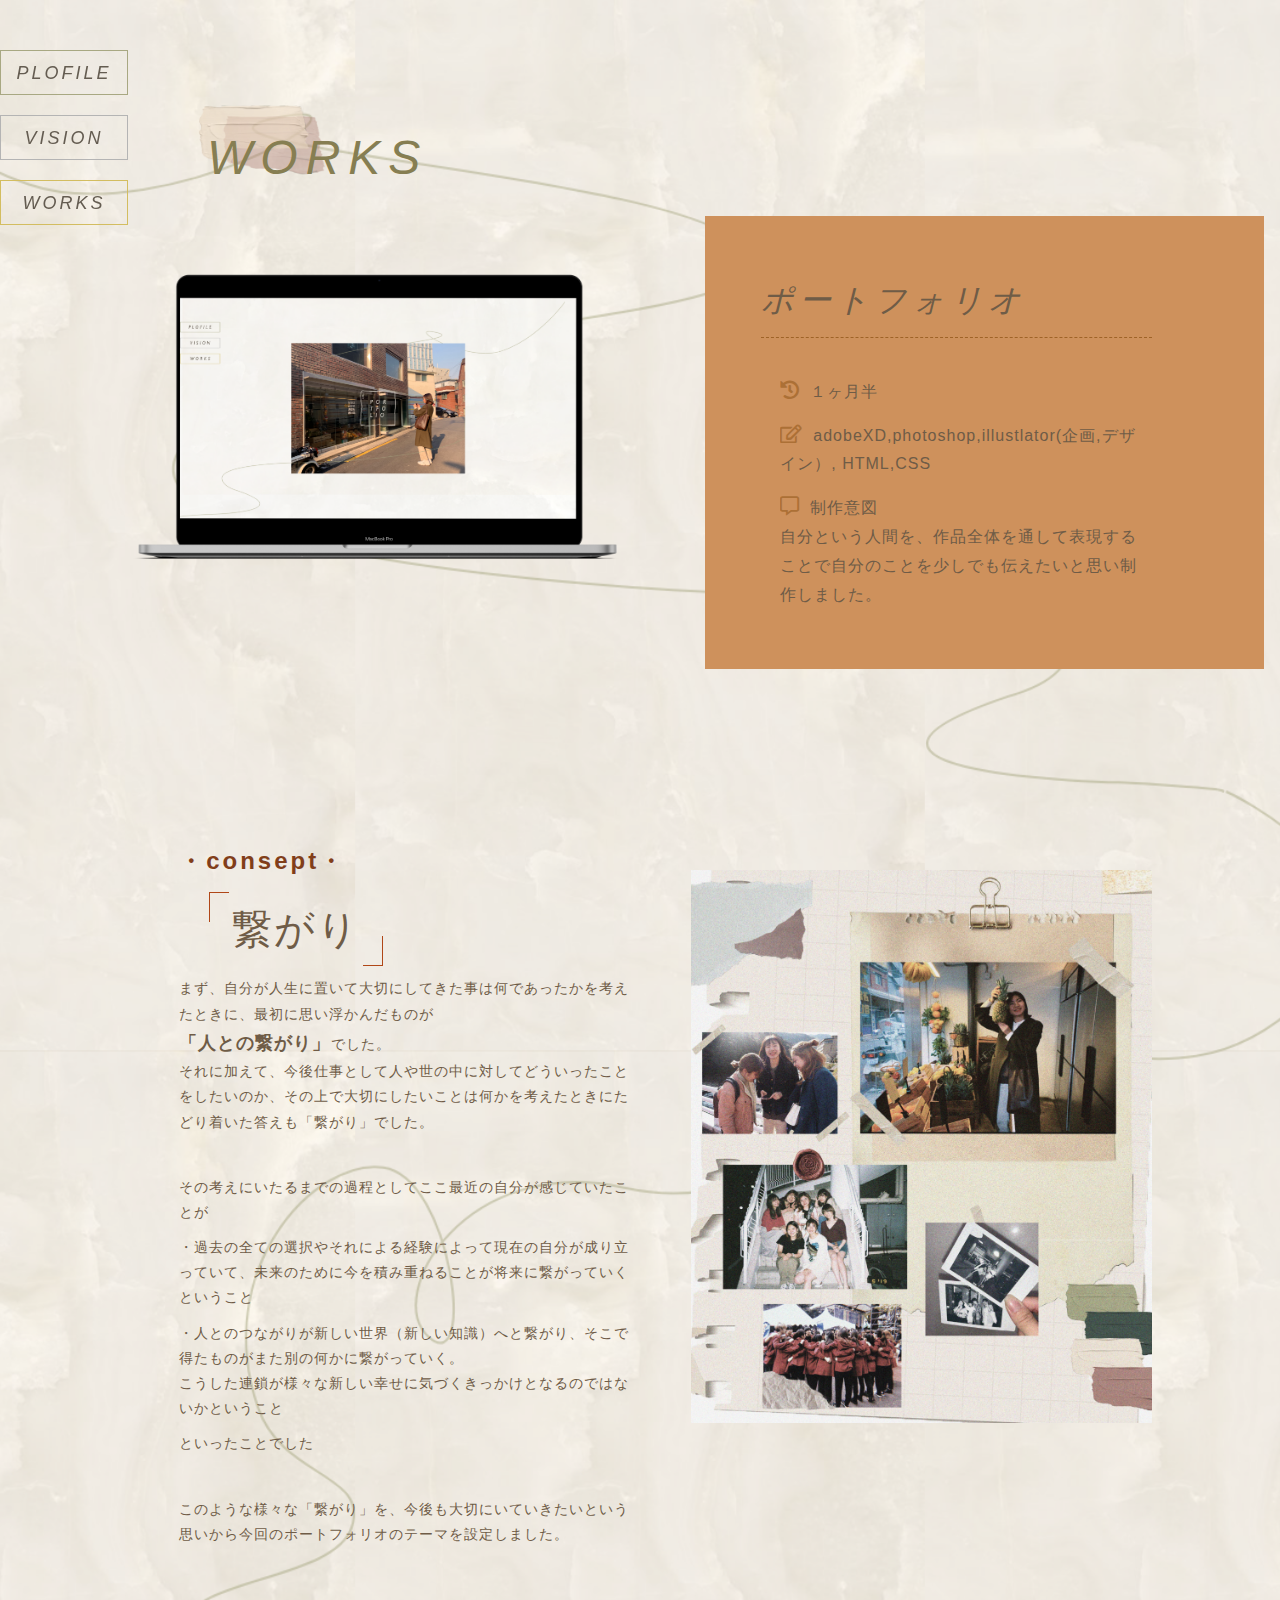
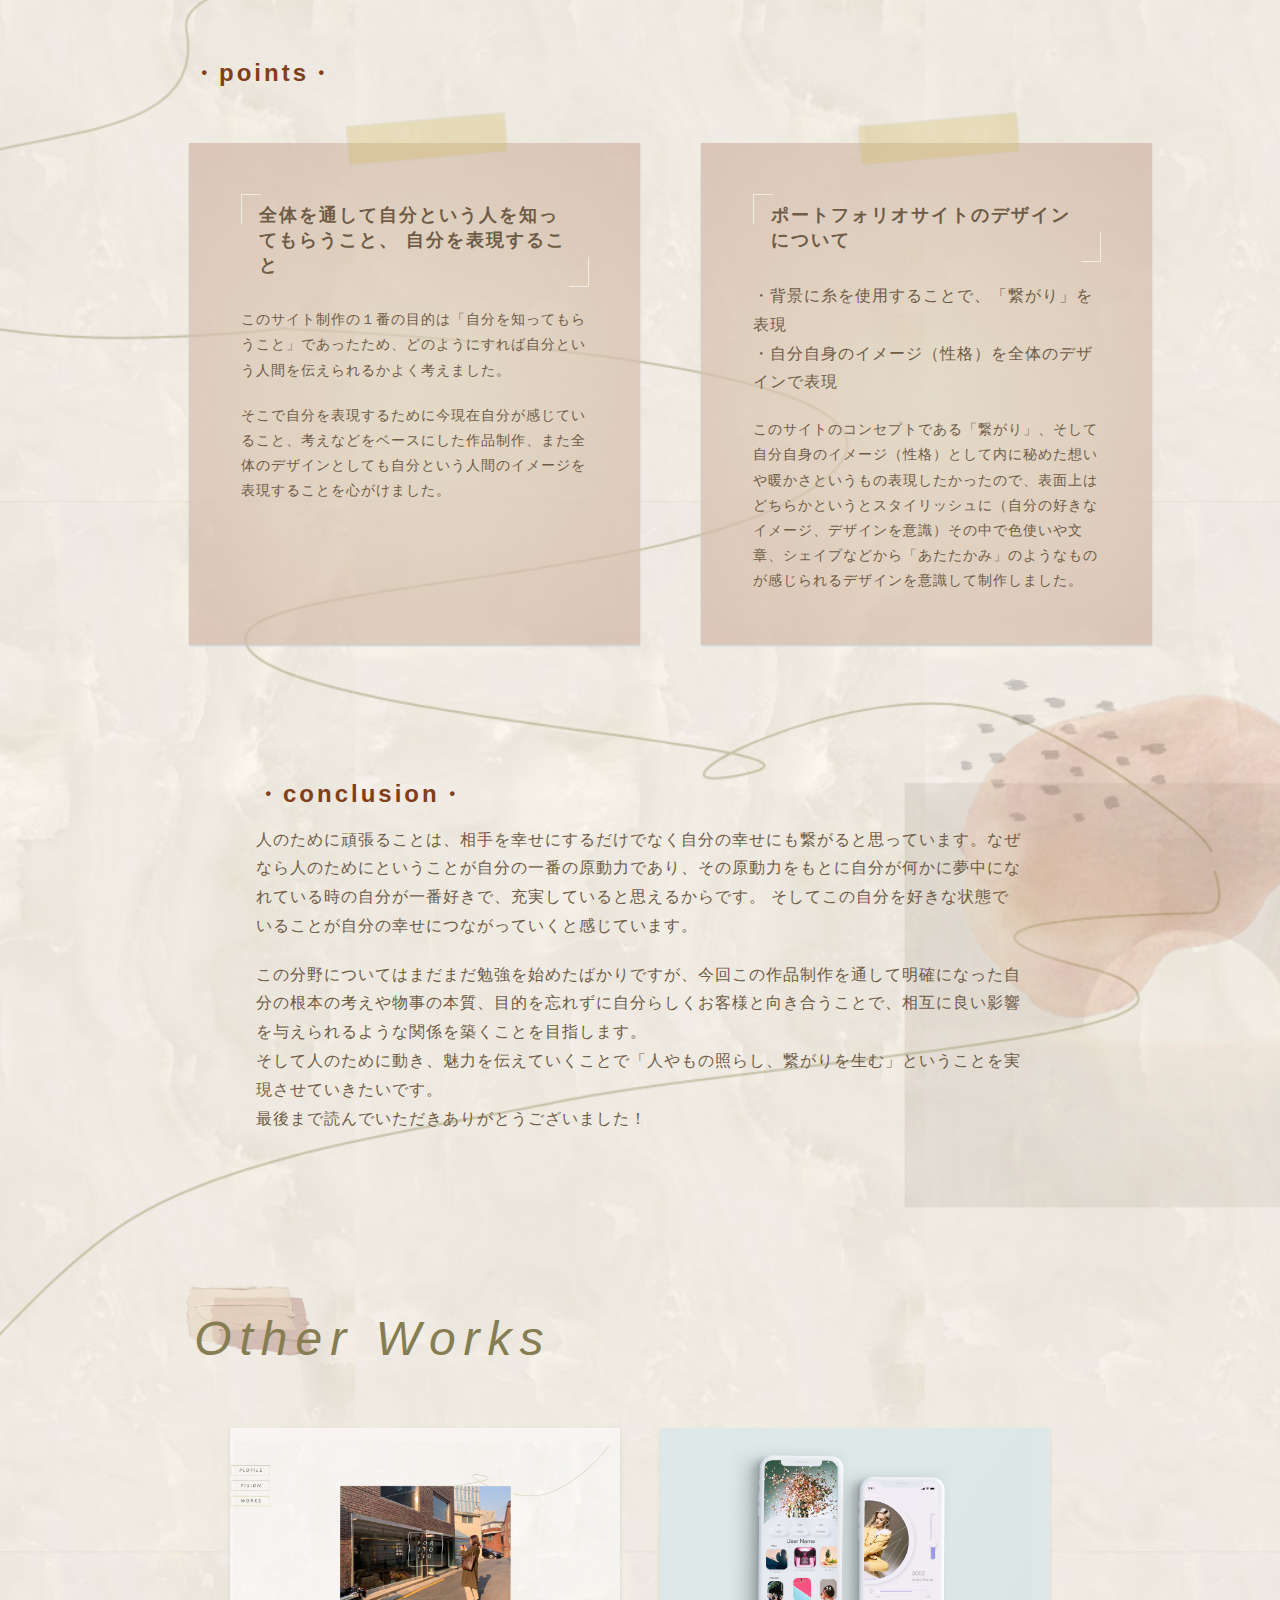
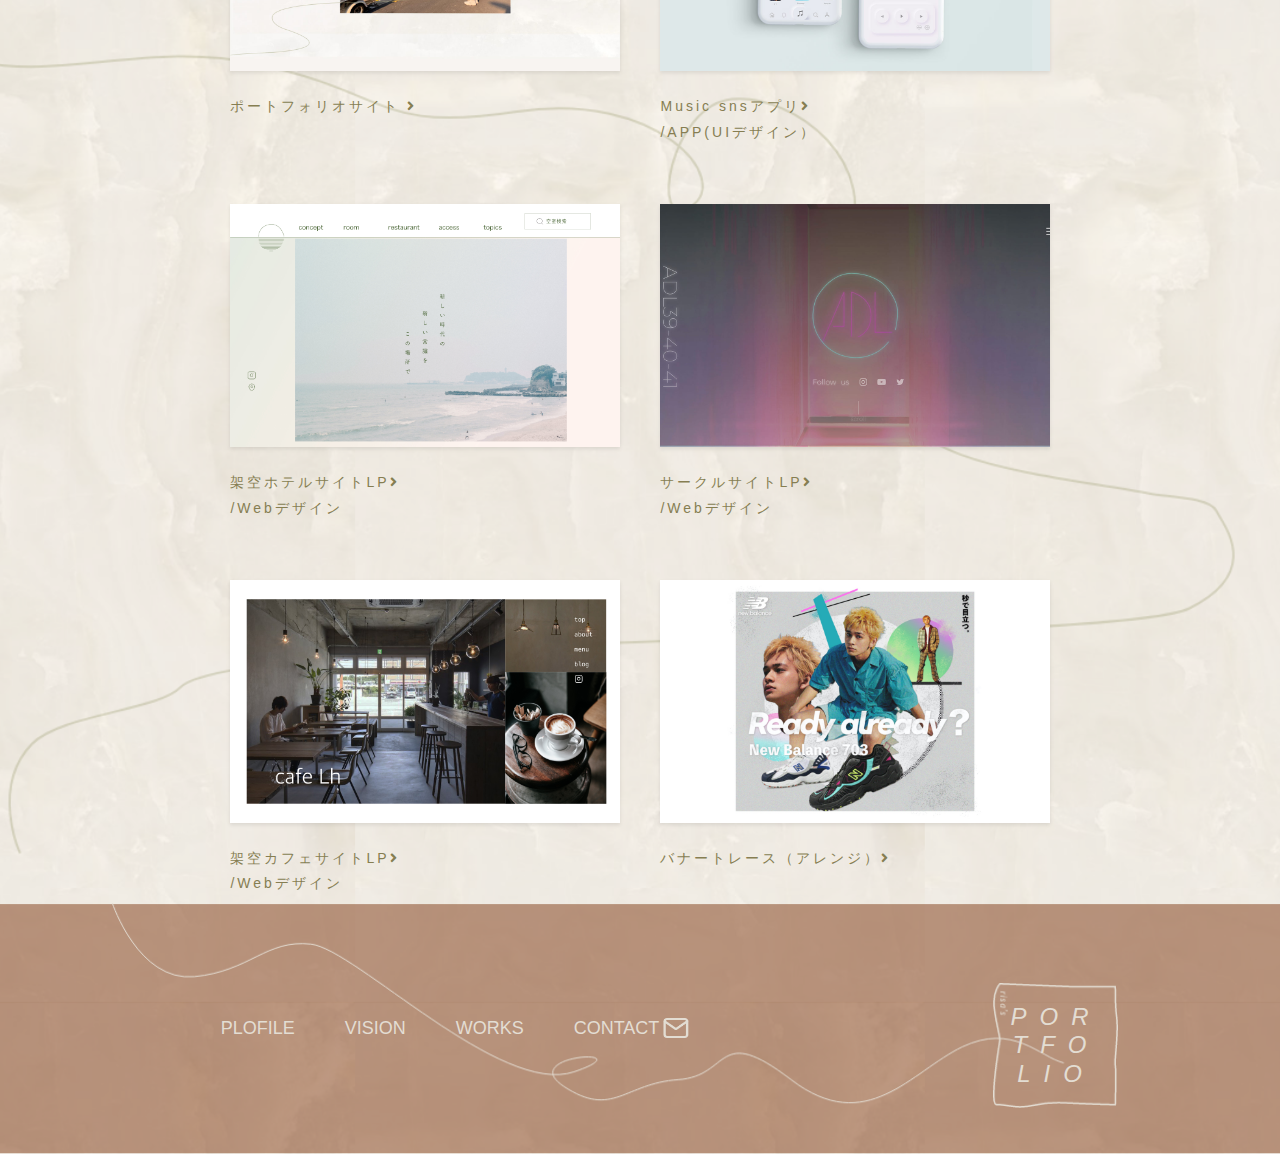
==== commit 9d0b59e2: "Update works01.html" ====
--- a/works01.html
+++ b/works01.html
@@ -69,7 +69,7 @@
         <section id="port01">
             <div class="d-inner" >
                 <div class="l-left" >
-                    <h2 class="w-title">・コンセプト</h2>
+                    <h2 class="w-title">・consept・</h2>
                     <h3 class="key">繋がり</h3>
                     <ul>
                         <li>
@@ -89,10 +89,7 @@
 
                         <li>
                             <p> このような様々な「繋がり」を、今後も大切にいていきたいという思いから今回のポートフォリオのテーマを設定しました。
-                                この考えを元にお仕事として人の思いや考え、魅力的なものを伝えていくこと、そして別の繋がりや誰かの幸せを生み出せるような仕事がしたいと考えるようになりました。
-                            </p>
-                        </li>
-
+                        
                     </ul>
                 </div>
 
@@ -104,7 +101,7 @@
 
 
         <section id="port02">
-            <h2 class="w-title w-title02">・工夫点・</h2>
+            <h2 class="w-title w-title02">・points・</h2>
             <div class="d-inner" >
                 
                 <div class="b1">
@@ -128,8 +125,8 @@
         <section id="port03">
             <div class="n-inner">
             <div class="b2">
-                <h2 class="w-title">・最後に・</h2>
-                <h3>照明のように誰かを照らすこと</h3>
+                <h2 class="w-title">・conclusion・</h2>
+                
                 <p>
                     人のために頑張ることは、相手を幸せにするだけでなく自分の幸せにも繋がると思っています。なぜなら人のためにということが自分の一番の原動力であり、その原動力をもとに自分が何かに夢中になれている時の自分が一番好きで、充実していると思えるからです。
                         そしてこの自分を好きな状態でいることが自分の幸せにつながっていくと感じています。
@@ -157,19 +154,20 @@
                     </div>
 
                     <div class="item">
+                       <a href="works03.html">
+                            <img src="works03.jpg" class="w-img" alt="トップイメージ">
+                            <p class="w-text">Music snsアプリ<i class="fas fa-angle-right"></i><br>
+                                /APP(UIデザイン）</p>
+                        </a>
+                    </div>
+
+                    <div class="item">
                         <a href="works02.html">
                             <img src="works02.jpg" class="w-img" alt="トップイメージ">
                             <p class="w-text">架空ホテルサイトLP<i class="fas fa-angle-right"></i><br>
                             /Webデザイン</p>
                         </a>
-                    </div>
-
-                    <div class="item">
-                        <a href="works03.html">
-                            <img src="works03.jpg" class="w-img" alt="トップイメージ">
-                            <p class="w-text">Music snsアプリ<i class="fas fa-angle-right"></i><br>
-                                /APP(UIデザイン）</p>
-                        </a>
+                        
                     </div>
         
                     <div class="item">
--- a/styleworks.css
+++ b/styleworks.css
@@ -86,7 +86,7 @@
 
     .w-title {
         font-size: 1.5rem;
-        color: #813E1A;
+        color:#813E1A;
         font-weight: 600;
         letter-spacing: 3px;
         margin-bottom: 10px;
@@ -217,13 +217,13 @@
 }
 
 .left a {
-    margin:5% 0 0 75%;
-    display:inline-block;
-    color:#9F6327;
-    font-size:1.375rem;
+    margin-left:65%;
+    display: inline-block;
+    color: #9F6327;
+    font-size: 1.375rem;
     position: relative;
-    background:url(viewall.png) no-repeat;
-    padding:3%;
+    background: url(viewall.png) no-repeat 3% 50px/90%;
+    padding: 5% 10% 5% 5%;
 }
 
   .left a:hover{
@@ -560,6 +560,8 @@
     width:40%;
     padding:0 5%;
 }
+
+
 
 .c-right img {
     margin-bottom:30px;
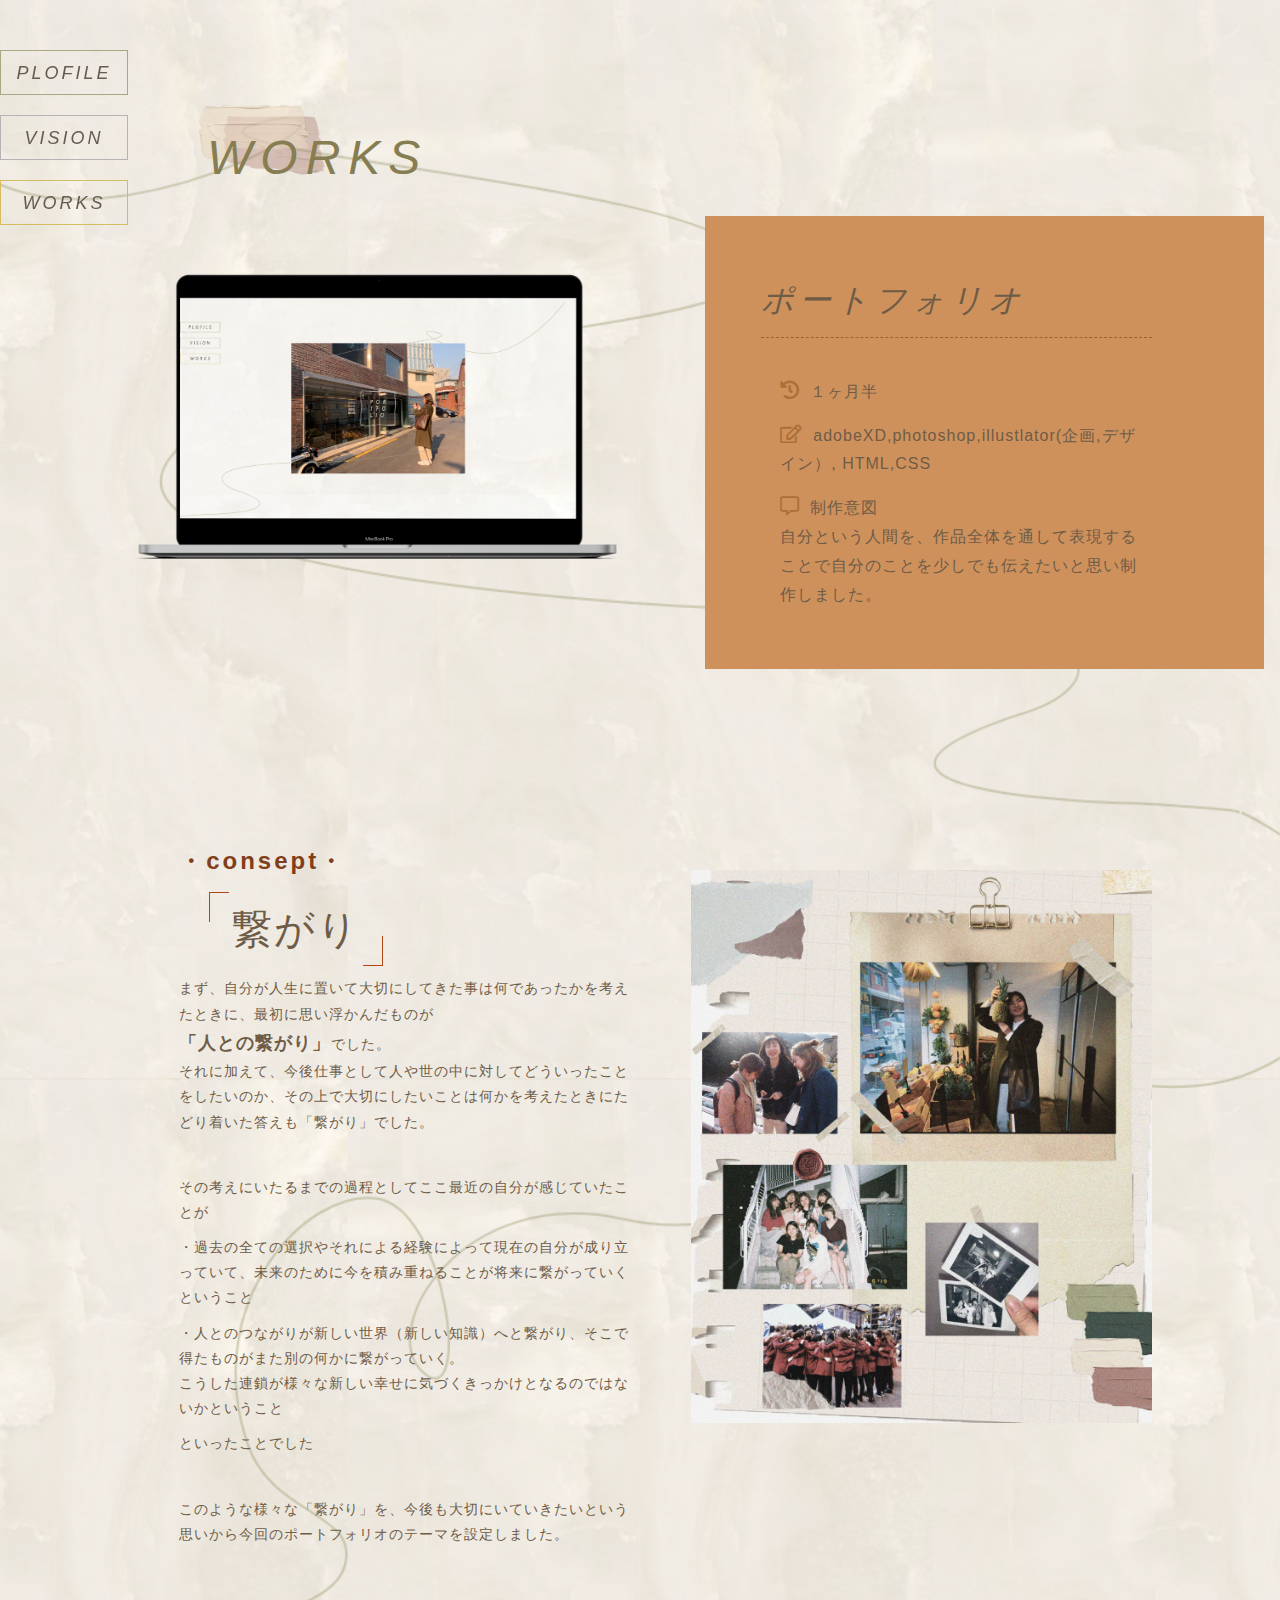
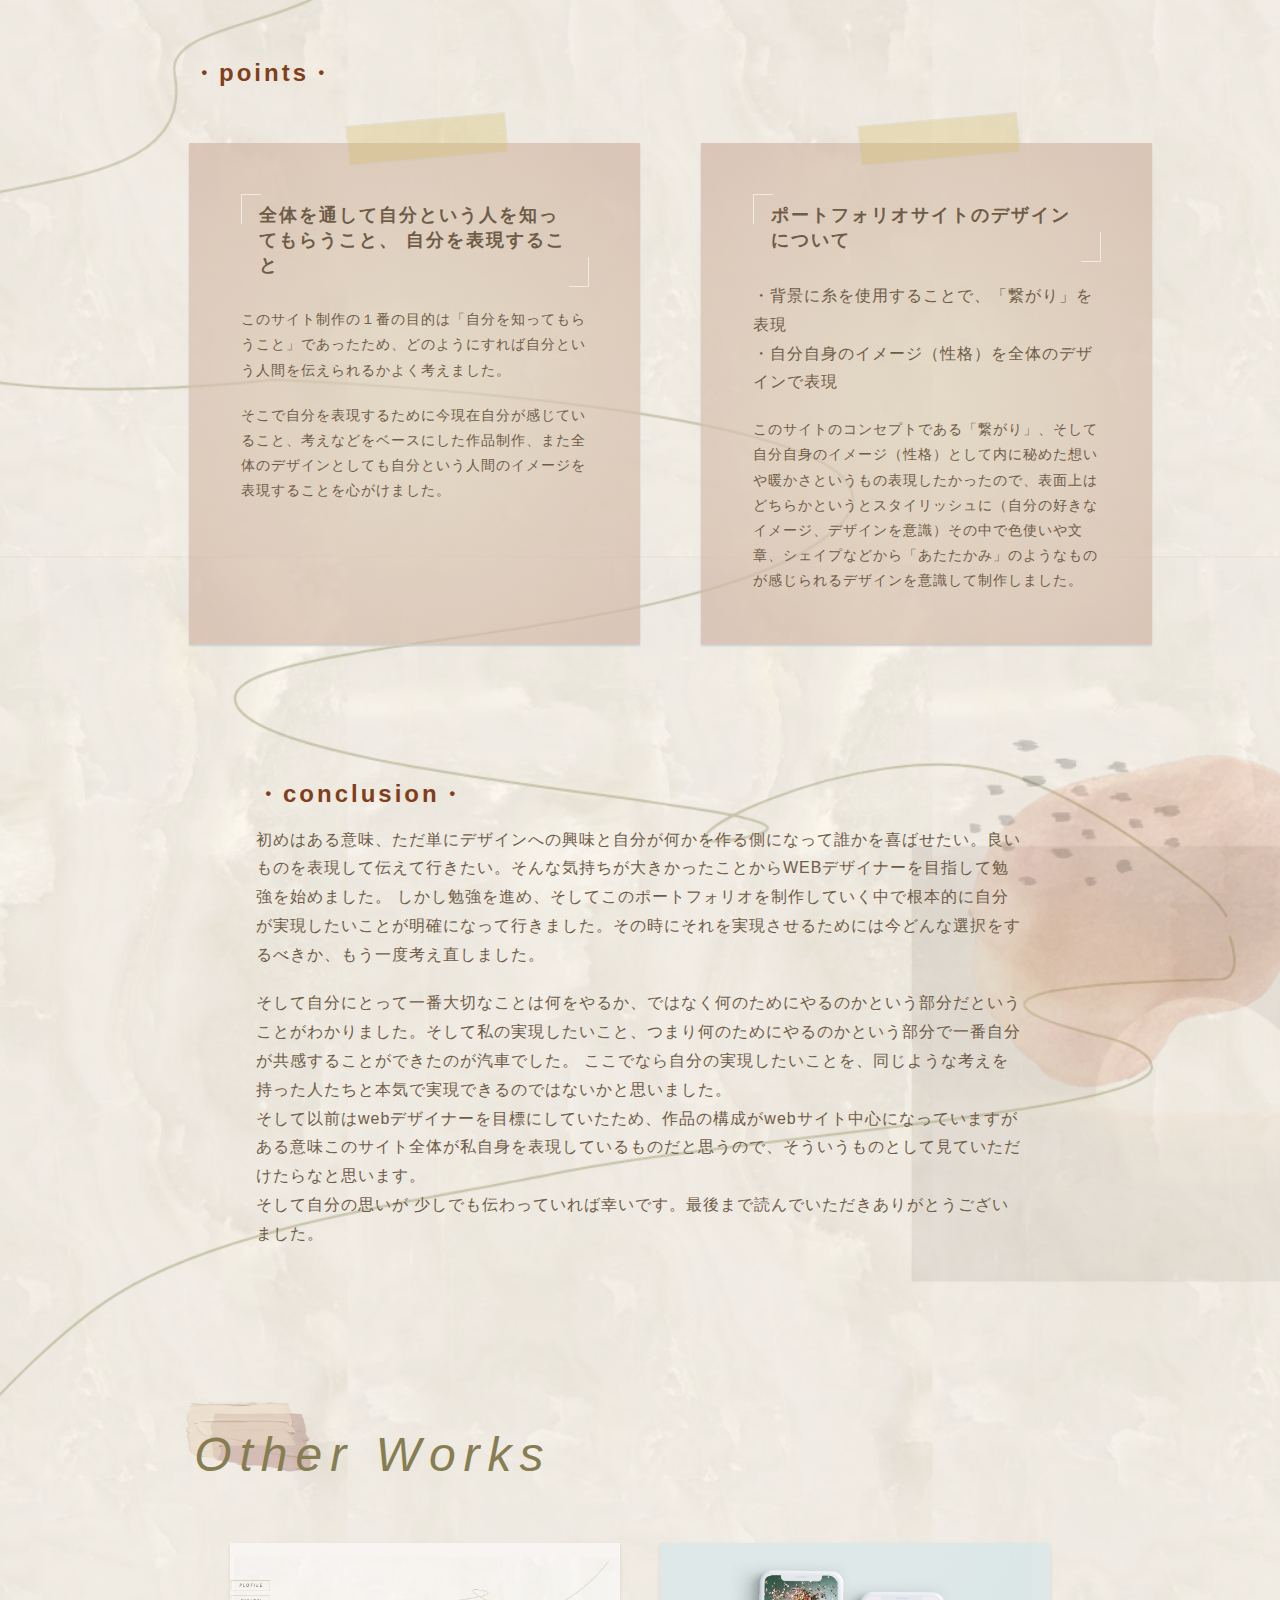
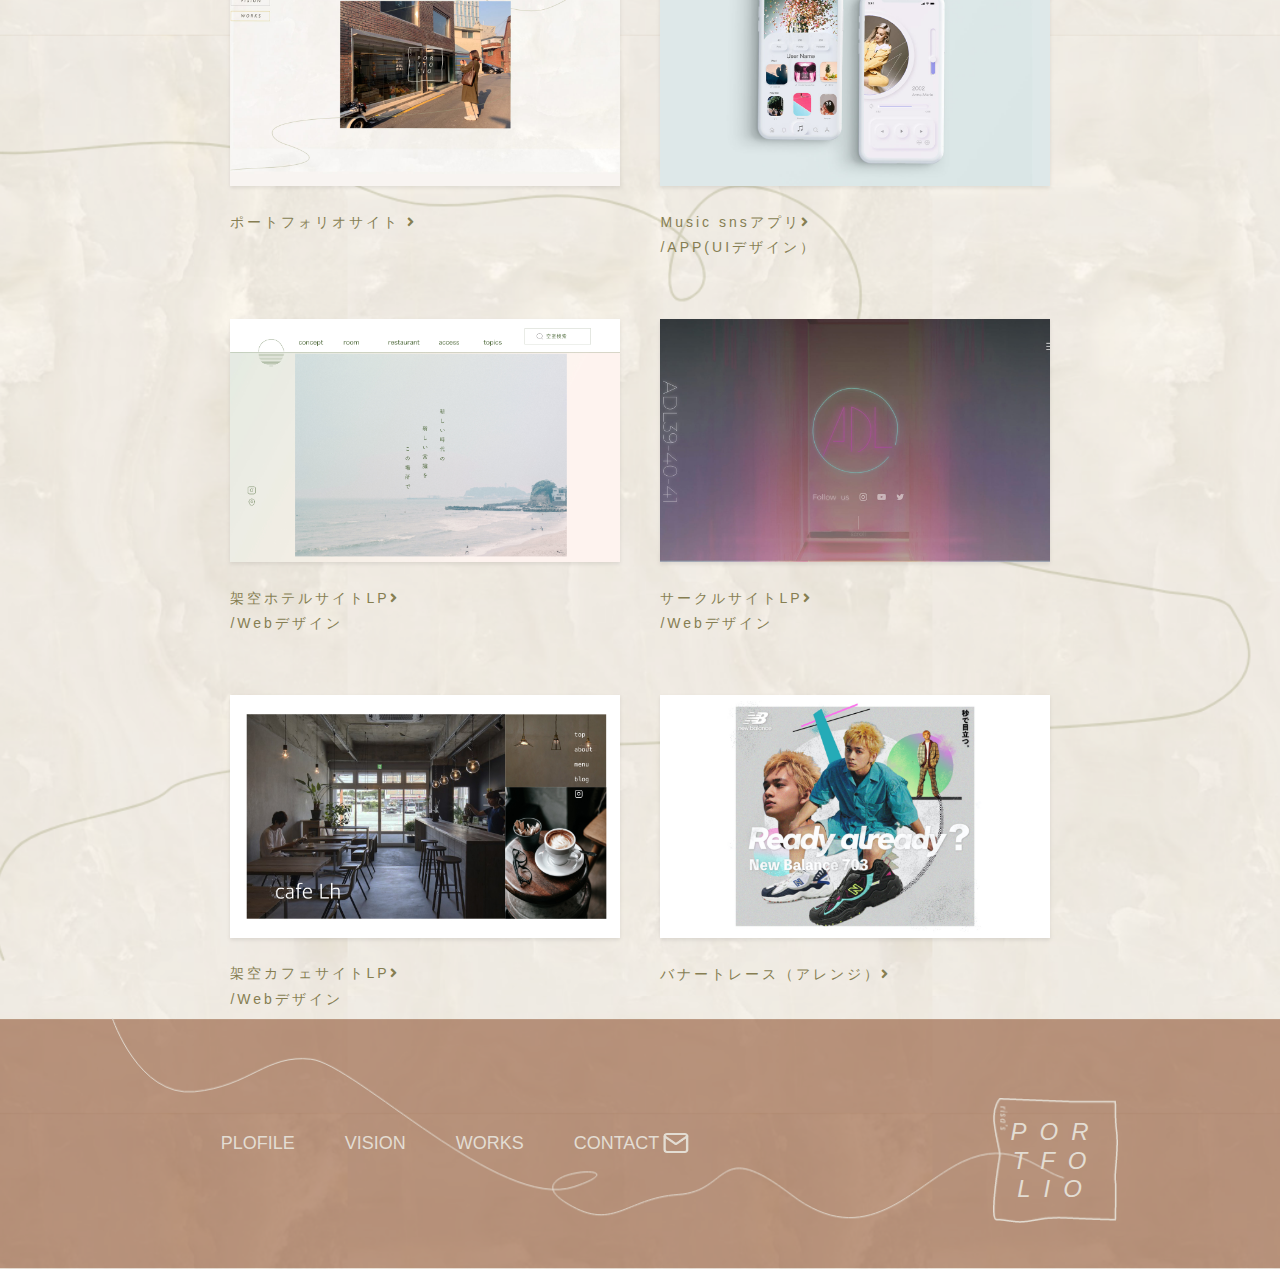
==== commit 3e213a37: "Update works01.html" ====
--- a/works01.html
+++ b/works01.html
@@ -126,14 +126,15 @@
             <div class="n-inner">
             <div class="b2">
                 <h2 class="w-title">・conclusion・</h2>
-                
-                <p>
-                    人のために頑張ることは、相手を幸せにするだけでなく自分の幸せにも繋がると思っています。なぜなら人のためにということが自分の一番の原動力であり、その原動力をもとに自分が何かに夢中になれている時の自分が一番好きで、充実していると思えるからです。
-                        そしてこの自分を好きな状態でいることが自分の幸せにつながっていくと感じています。
-                </p>
-                <p>この分野についてはまだまだ勉強を始めたばかりですが、今回この作品制作を通して明確になった自分の根本の考えや物事の本質、目的を忘れずに自分らしくお客様と向き合うことで、相互に良い影響を与えられるような関係を築くことを目指します。<br>
-                    そして人のために動き、魅力を伝えていくことで「人やもの照らし、繋がりを生む」ということを実現させていきたいです。<br>
-                    最後まで読んでいただきありがとうございました！
+          
+                <p>初めはある意味、ただ単にデザインへの興味と自分が何かを作る側になって誰かを喜ばせたい。良いものを表現して伝えて行きたい。そんな気持ちが大きかったことからWEBデザイナーを目指して勉強を始めました。
+                    しかし勉強を進め、そしてこのポートフォリオを制作していく中で根本的に自分が実現したいことが明確になって行きました。その時にそれを実現させるためには今どんな選択をするべきか、もう一度考え直しました。</p>
+                <p> そして自分にとって一番大切なことは何をやるか、ではなく何のためにやるのかという部分だということがわかりました。そして私の実現したいこと、つまり何のためにやるのかという部分で一番自分が共感することができたのが汽車でした。
+                    ここでなら自分の実現したいことを、同じような考えを持った人たちと本気で実現できるのではないかと思いました。<br>
+                    そして以前はwebデザイナーを目標にしていたため、作品の構成がwebサイト中心になっていますがある意味このサイト全体が私自身を表現しているものだと思うので、そういうものとして見ていただけたらなと思います。<br>
+                    そして自分の思いが
+                    少しでも伝わっていれば幸いです。最後まで読んでいただきありがとうございました。
+
                 </p>
             </div>
             </div>
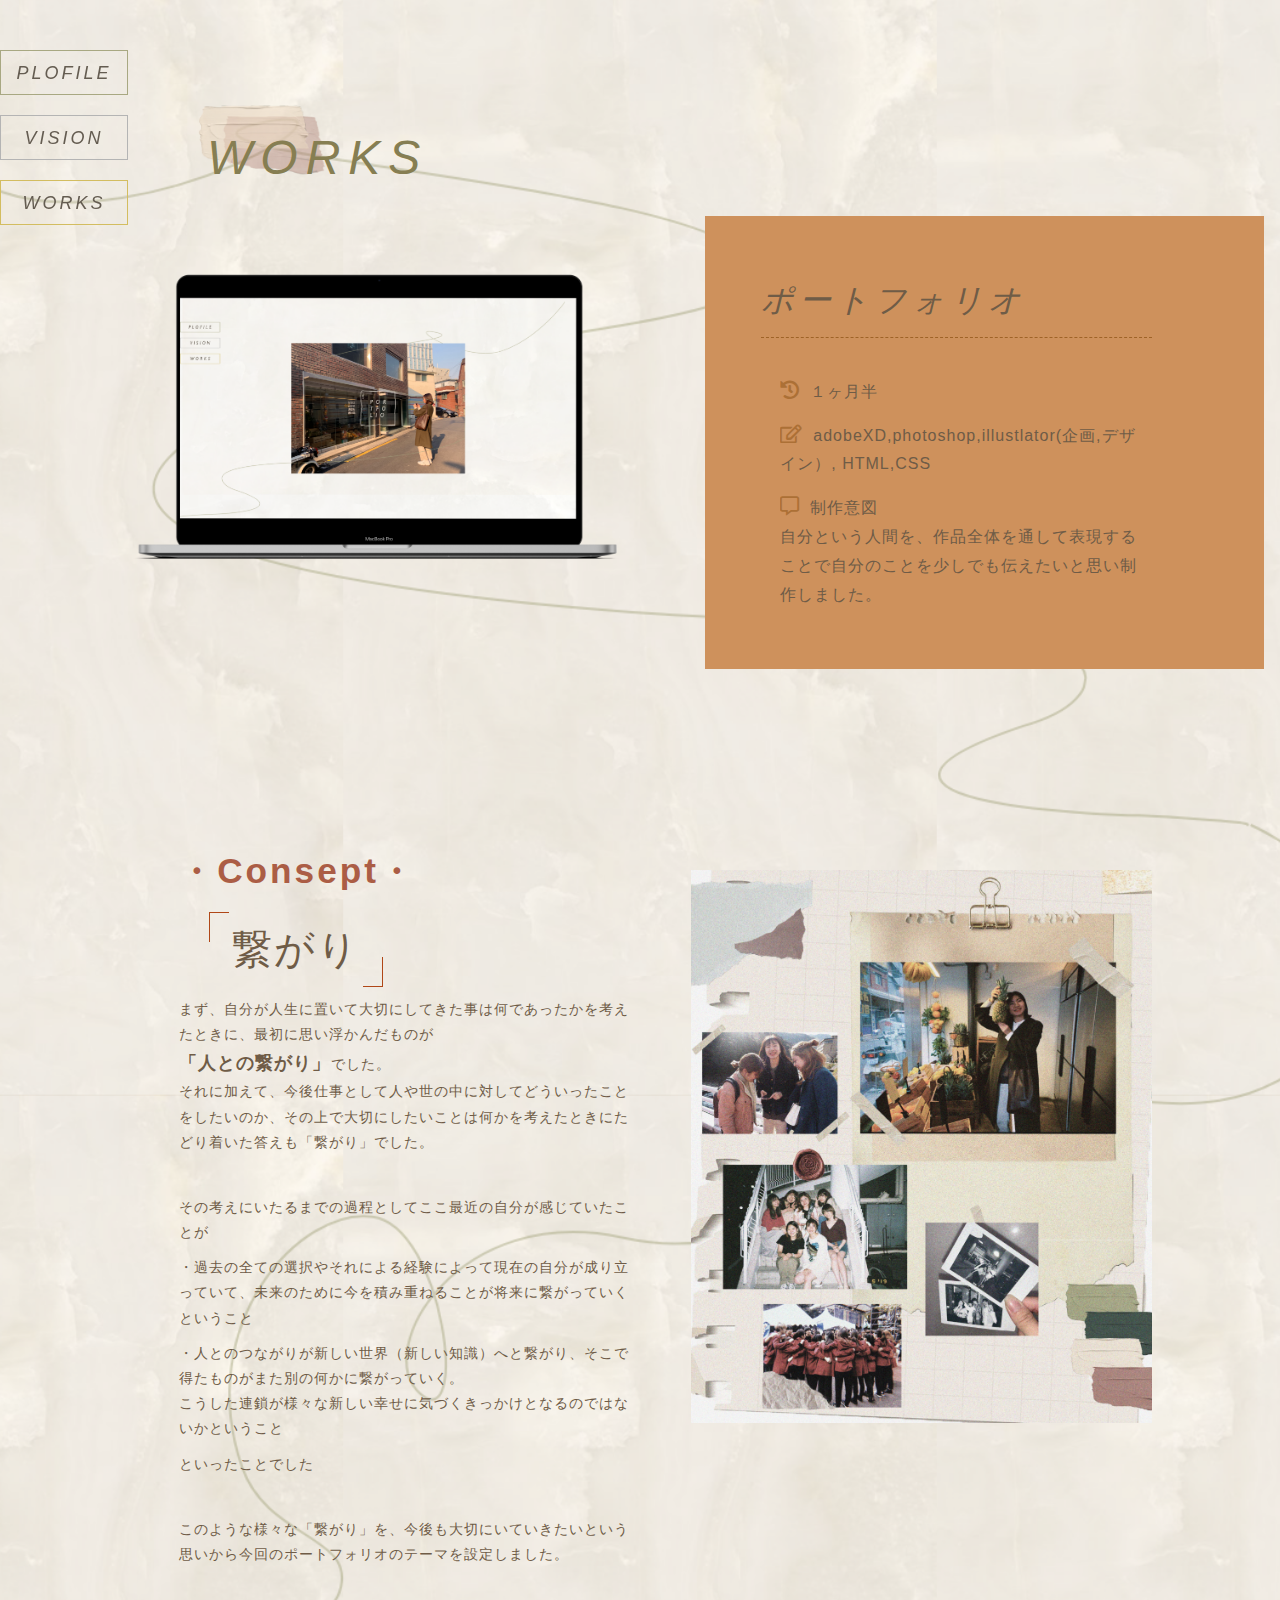
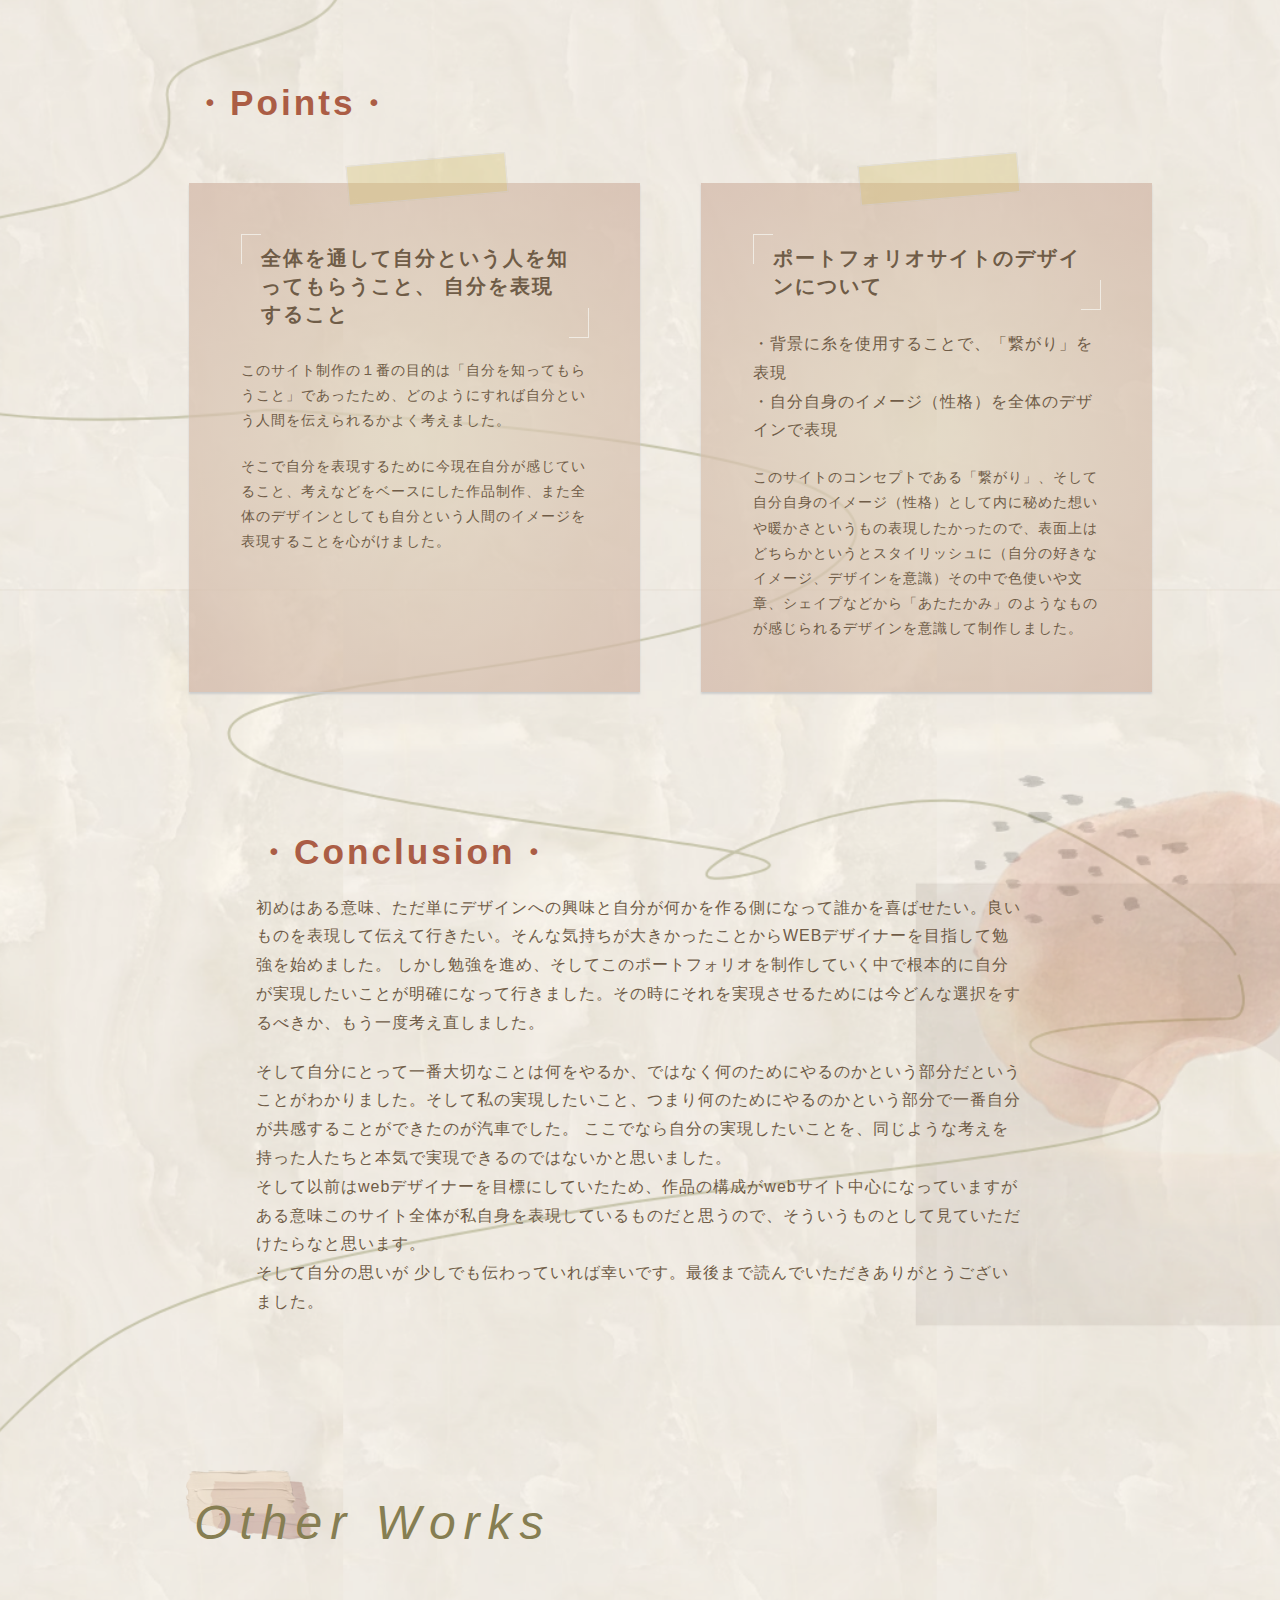
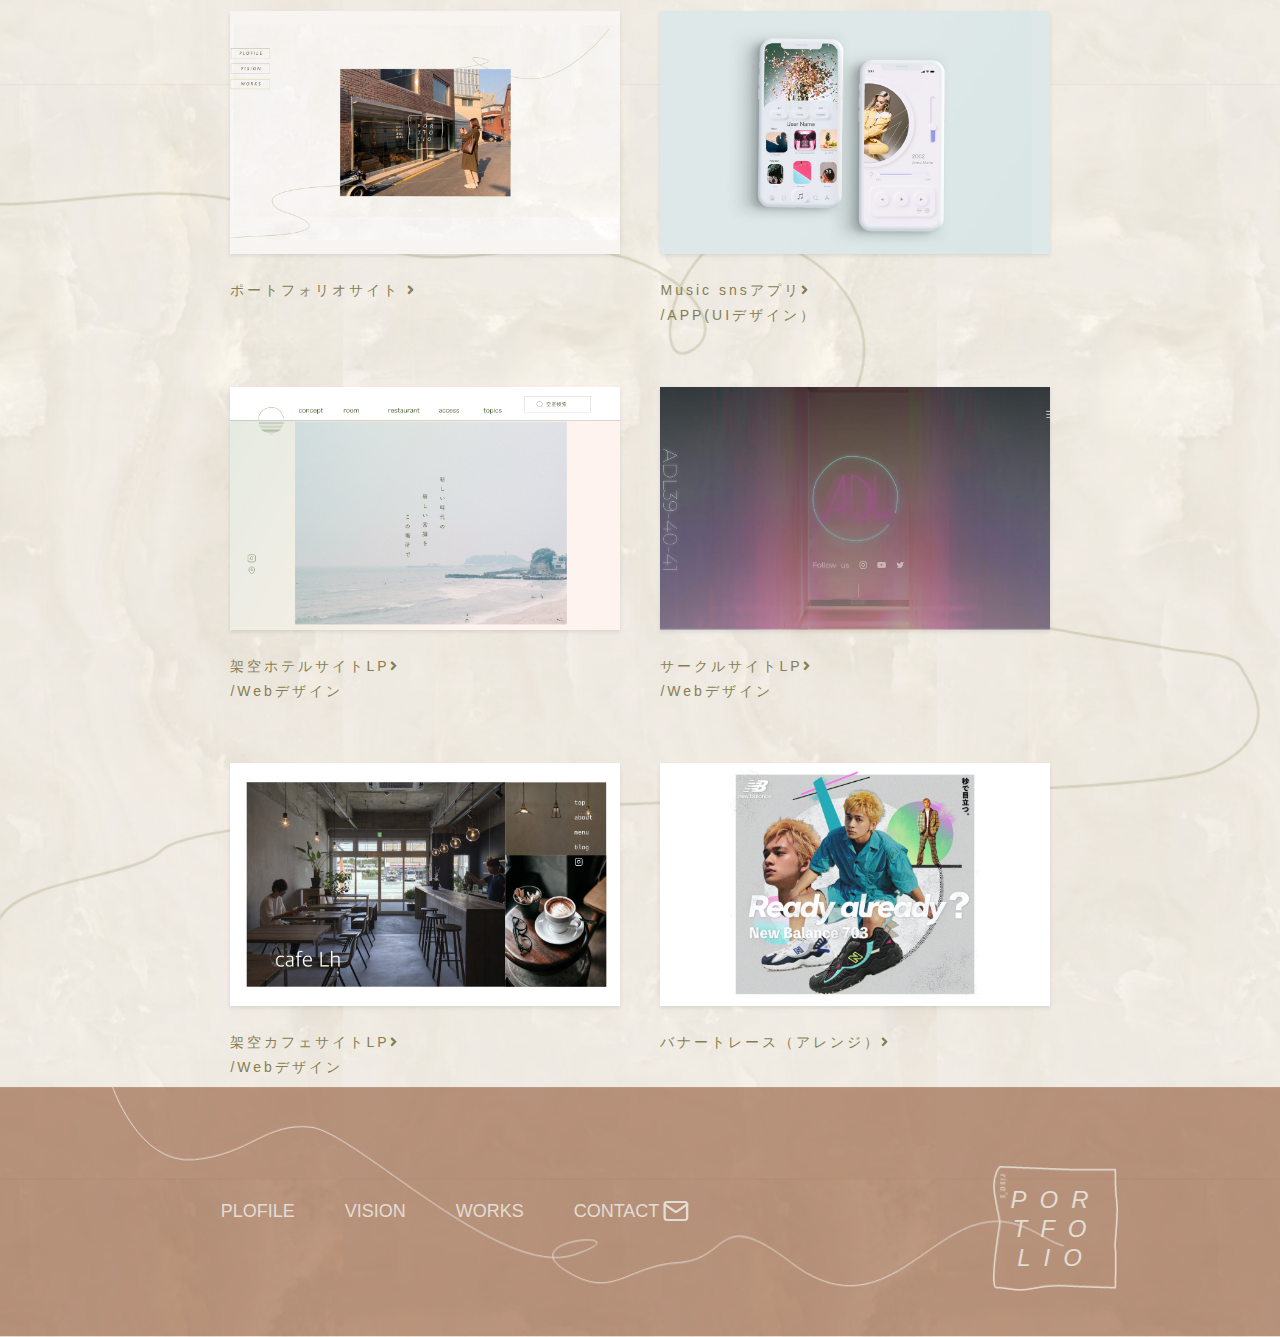
==== commit fb9cfb82: "Update works01.html" ====
--- a/works01.html
+++ b/works01.html
@@ -69,7 +69,7 @@
         <section id="port01">
             <div class="d-inner" >
                 <div class="l-left" >
-                    <h2 class="w-title">・consept・</h2>
+                    <h2 class="w-title">・Consept・</h2>
                     <h3 class="key">繋がり</h3>
                     <ul>
                         <li>
@@ -101,7 +101,7 @@
 
 
         <section id="port02">
-            <h2 class="w-title w-title02">・points・</h2>
+            <h2 class="w-title w-title02">・Points・</h2>
             <div class="d-inner" >
                 
                 <div class="b1">
@@ -125,7 +125,7 @@
         <section id="port03">
             <div class="n-inner">
             <div class="b2">
-                <h2 class="w-title">・conclusion・</h2>
+                <h2 class="w-title">・Conclusion・</h2>
           
                 <p>初めはある意味、ただ単にデザインへの興味と自分が何かを作る側になって誰かを喜ばせたい。良いものを表現して伝えて行きたい。そんな気持ちが大きかったことからWEBデザイナーを目指して勉強を始めました。
                     しかし勉強を進め、そしてこのポートフォリオを制作していく中で根本的に自分が実現したいことが明確になって行きました。その時にそれを実現させるためには今どんな選択をするべきか、もう一度考え直しました。</p>
--- a/styleworks.css
+++ b/styleworks.css
@@ -71,7 +71,7 @@
     }
 
     h3 {
-         font-size: 1.125rem;
+         font-size: 1.25rem;
         font-weight:600;
         letter-spacing: 2px;
         margin-bottom:10px;
@@ -85,11 +85,12 @@
     }
 
     .w-title {
-        font-size: 1.5rem;
-        color:#813E1A;
+        font-size: 2.2rem;
+        color:#ab5d45;
         font-weight: 600;
         letter-spacing: 3px;
         margin-bottom: 10px;
+        
     }
 
 .line {
@@ -546,14 +547,53 @@
     background-color: rgba(113, 142, 91, 0.3);
     background-image: url(画像\ 31.png);
 }
-
+.consept-01 {
+    display: flex;
+    justify-content: space-around;
+    margin-bottom:10%;
+    
+}
+
+
+.consept-02 {
+    text-align: center;
+}
+.c-text {
+    width:50%;
+
+}
+
+.c-text p {
+    line-height: 2.5;
+}
+.con-title {
+    font-size:2.5rem;
+    font-weight:600;
+    color:#ab5d45;
+    margin-bottom:20px
+
+}
+
+.consept-02 h3 {
+    font-size:1.25rem;
+   
+}
+.c-image {
+    width:35%;
+
+}
+.c-image img {
+    object-fit: cover;
+    width:70%;
+
+}
 .c-left {
     width:60%;
     padding:0 5%;
 }
 
 .shift {
-    margin: 12% 0 12% 15%;
+     margin: 2% 0 0% 20%;
 }
 
 .c-right {
@@ -643,6 +683,9 @@
     padding-top:6%;
 }
 　
+.i-list li {
+    margin-bottom:40px;
+}
 
 /*works03*/
 
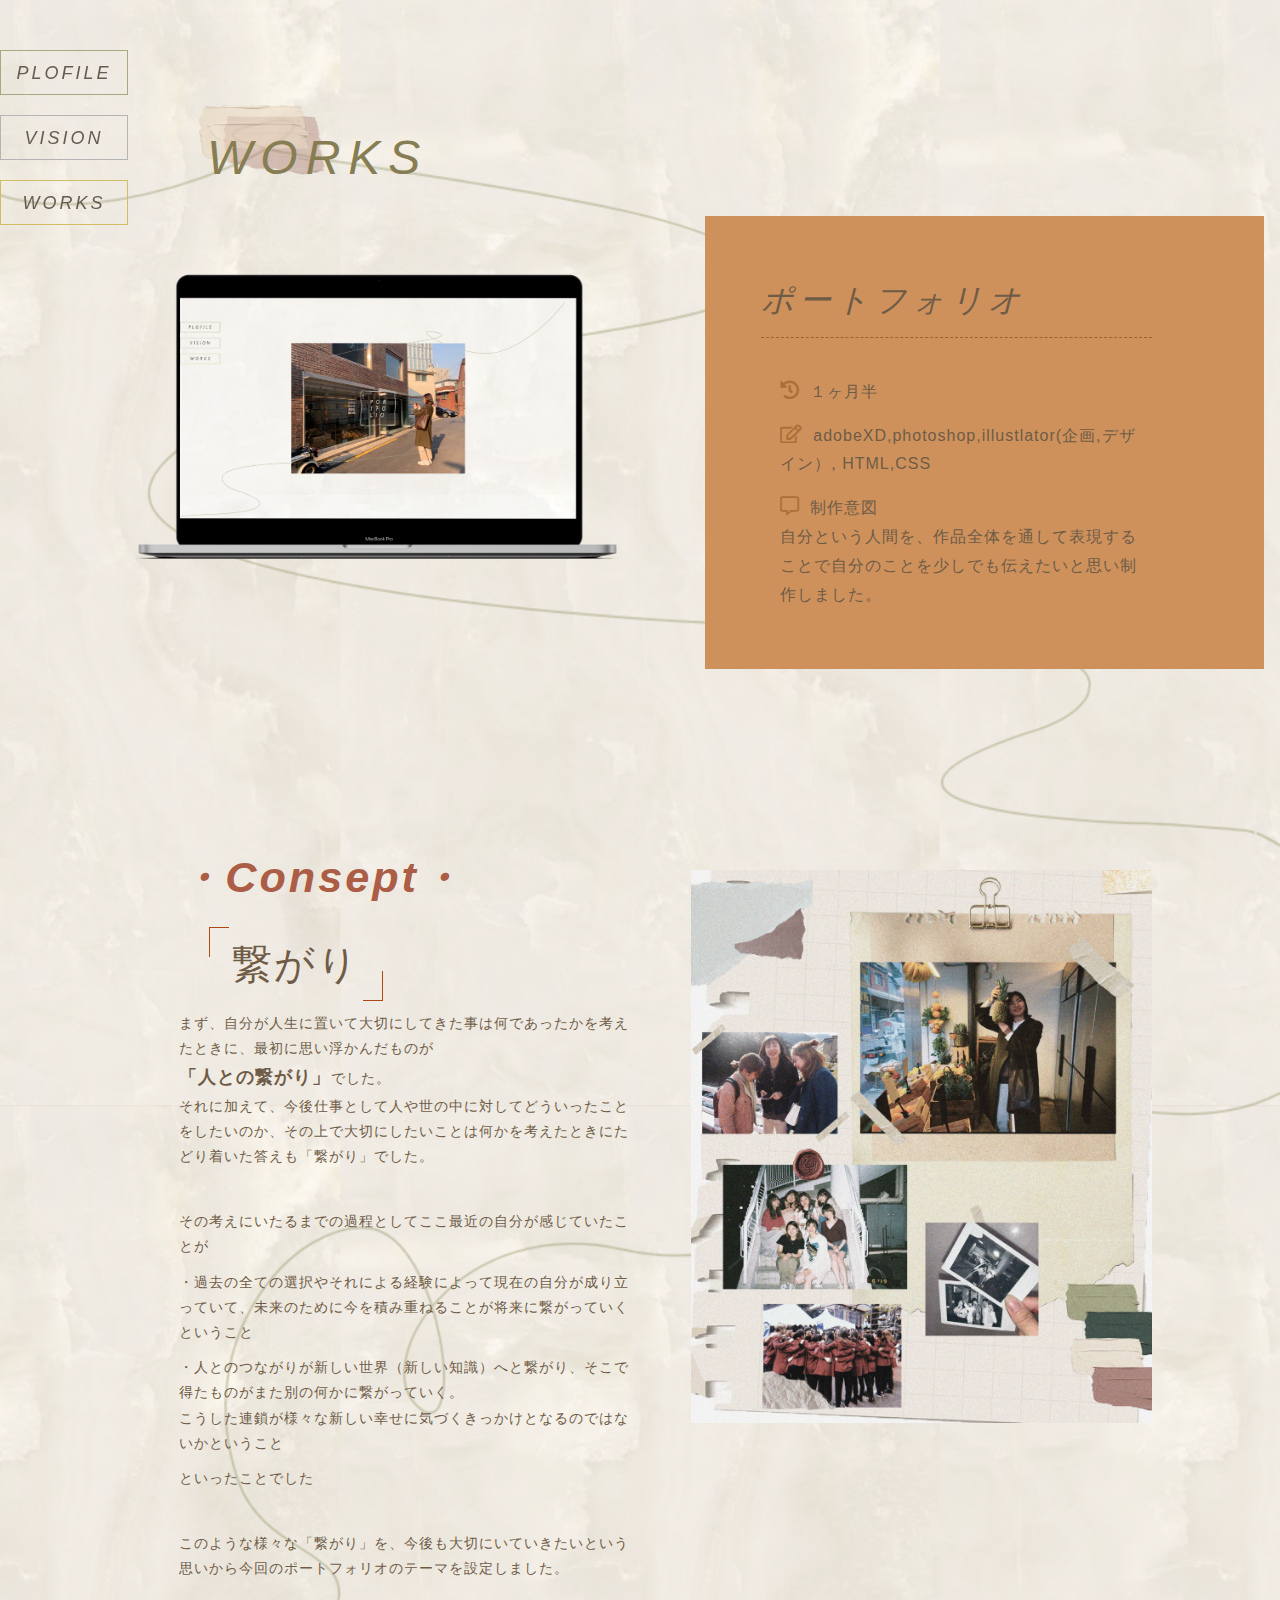
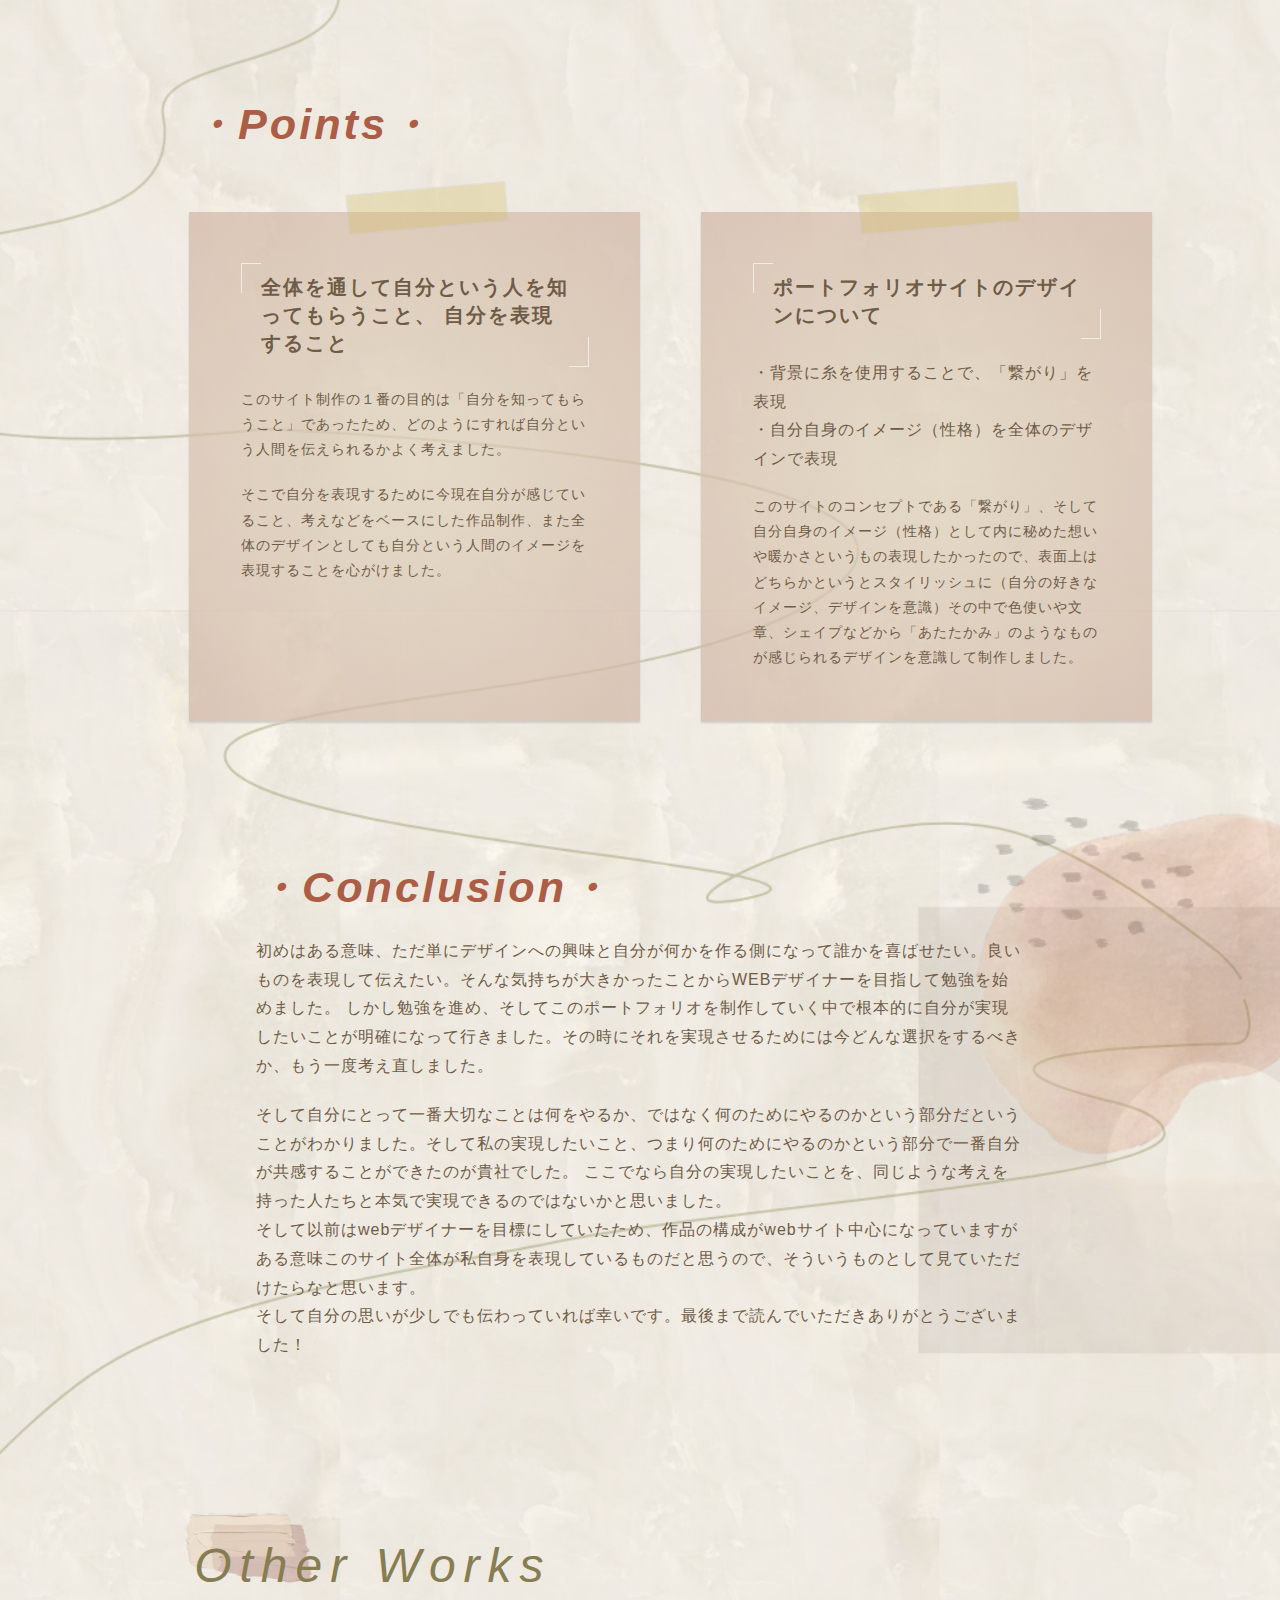
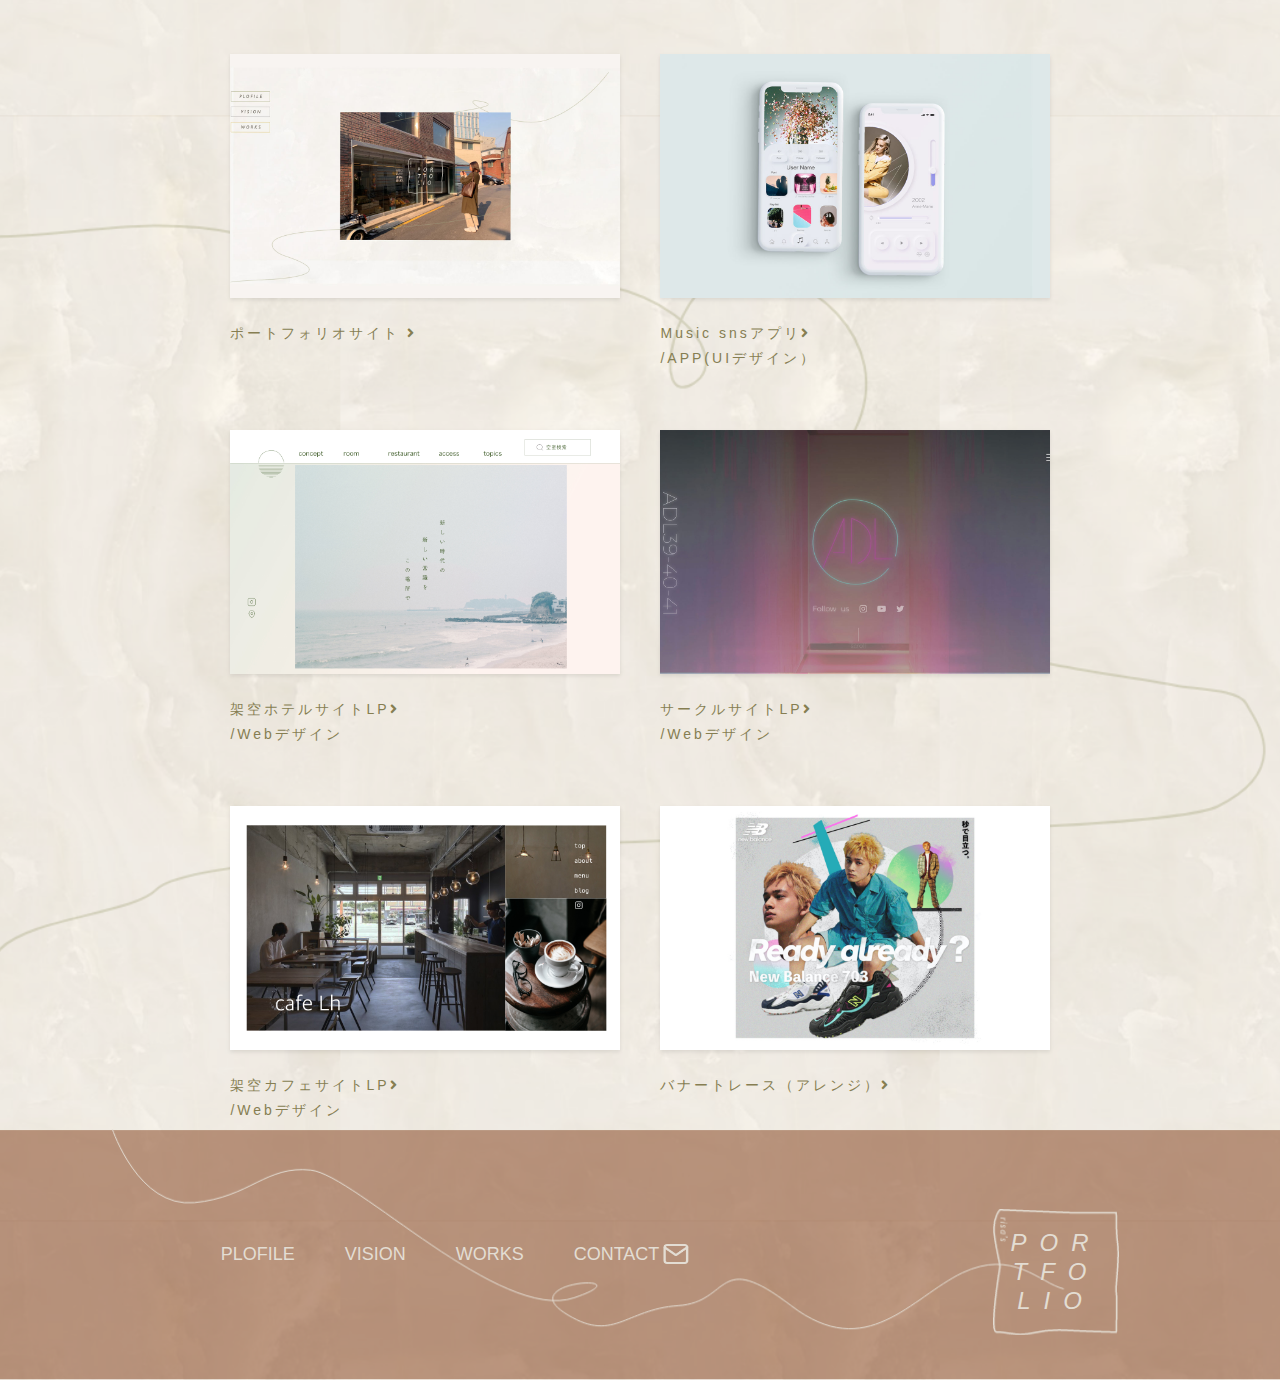
==== commit 5192ee22: "Update works01.html" ====
--- a/works01.html
+++ b/works01.html
@@ -127,13 +127,12 @@
             <div class="b2">
                 <h2 class="w-title">・Conclusion・</h2>
           
-                <p>初めはある意味、ただ単にデザインへの興味と自分が何かを作る側になって誰かを喜ばせたい。良いものを表現して伝えて行きたい。そんな気持ちが大きかったことからWEBデザイナーを目指して勉強を始めました。
+                <p>初めはある意味、ただ単にデザインへの興味と自分が何かを作る側になって誰かを喜ばせたい。良いものを表現して伝えたい。そんな気持ちが大きかったことからWEBデザイナーを目指して勉強を始めました。
                     しかし勉強を進め、そしてこのポートフォリオを制作していく中で根本的に自分が実現したいことが明確になって行きました。その時にそれを実現させるためには今どんな選択をするべきか、もう一度考え直しました。</p>
-                <p> そして自分にとって一番大切なことは何をやるか、ではなく何のためにやるのかという部分だということがわかりました。そして私の実現したいこと、つまり何のためにやるのかという部分で一番自分が共感することができたのが汽車でした。
+                <p> そして自分にとって一番大切なことは何をやるか、ではなく何のためにやるのかという部分だということがわかりました。そして私の実現したいこと、つまり何のためにやるのかという部分で一番自分が共感することができたのが貴社でした。
                     ここでなら自分の実現したいことを、同じような考えを持った人たちと本気で実現できるのではないかと思いました。<br>
                     そして以前はwebデザイナーを目標にしていたため、作品の構成がwebサイト中心になっていますがある意味このサイト全体が私自身を表現しているものだと思うので、そういうものとして見ていただけたらなと思います。<br>
-                    そして自分の思いが
-                    少しでも伝わっていれば幸いです。最後まで読んでいただきありがとうございました。
+                    そして自分の思いが少しでも伝わっていれば幸いです。最後まで読んでいただきありがとうございました！
 
                 </p>
             </div>
--- a/styleworks.css
+++ b/styleworks.css
@@ -85,11 +85,12 @@
     }
 
     .w-title {
-        font-size: 2.2rem;
+        font-size: 2.7rem;
         color:#ab5d45;
         font-weight: 600;
         letter-spacing: 3px;
         margin-bottom: 10px;
+        font-style:italic;
         
     }
 
@@ -218,19 +219,28 @@
 }
 
 .left a {
-    margin-left:65%;
-    display: inline-block;
-    color: #9F6327;
-    font-size: 1.375rem;
+    margin:5% 0 0 75%;
+    display:inline-block;
+    color:#ab9b60;
+    font-size:1.375rem;
     position: relative;
-    background: url(viewall.png) no-repeat 3% 50px/90%;
-    padding: 5% 10% 5% 5%;
-}
-
-  .left a:hover{
-   opacity:.7;
-  }
-
+}
+
+.left a::after {
+    position: absolute;
+    content: '';
+    bottom: 0;
+    left: 0;
+    width: 0;
+    height: 1px;
+    background: #ab9b60;
+    transition: all 0.3s ease 0s;
+  }
+  
+
+  .left a:hover::after {
+    width: 100%;
+  }
 
 .right {
     width:50%;
@@ -682,8 +692,7 @@
 #ingenuity {
     padding-top:6%;
 }
-　
-.i-list li {
+　.i-list{
     margin-bottom:40px;
 }
 
@@ -890,12 +899,12 @@
   /*結果*/
 
 #result p {
-    font-size:0.875rem;
+    line-height:2.2:
     margin-bottom:20px;
 }
 
 .r-result {
-  width:55%;
+  width:60%;
   margin:0 auto;
   border-radius: 30px;
   padding:4%;
@@ -904,7 +913,7 @@
    
 
 #result span {
-    font-size:1rem;
+    font-size:1.125rem;
     font-weight:600;
 }
 
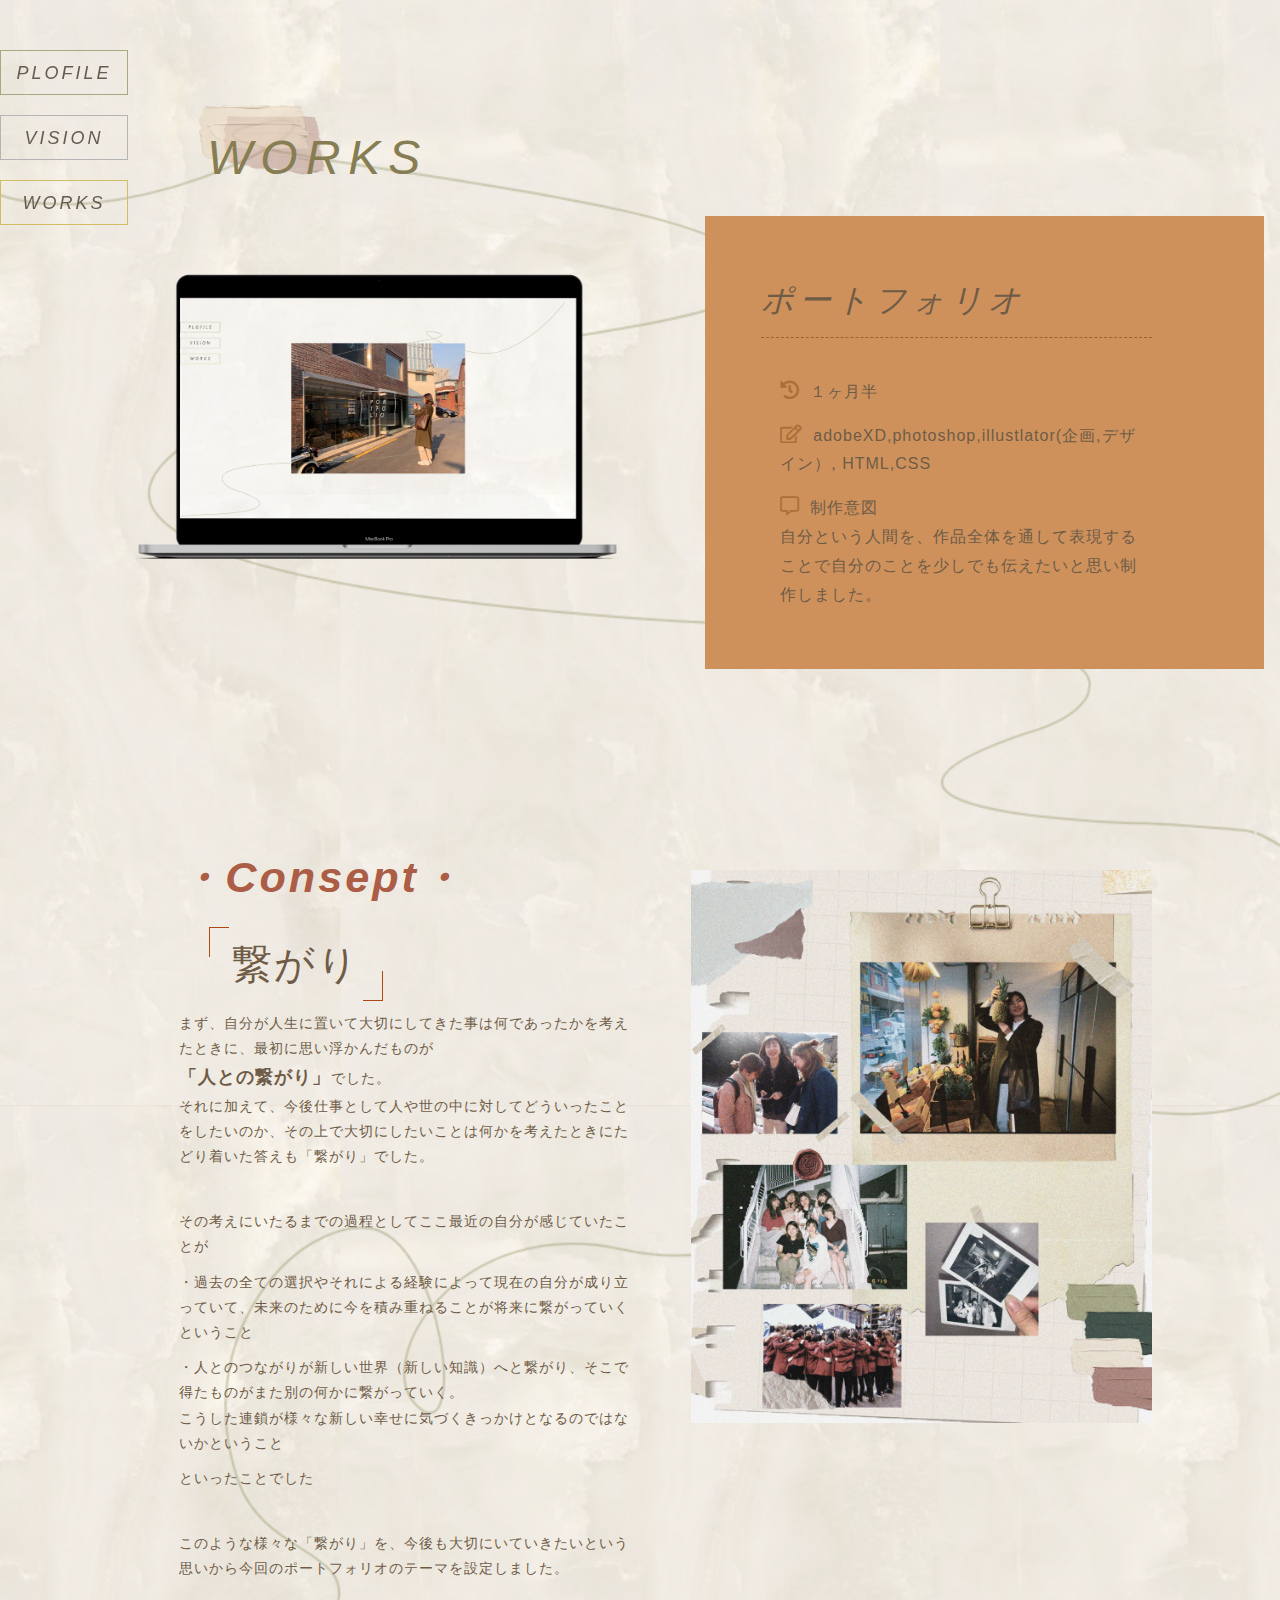
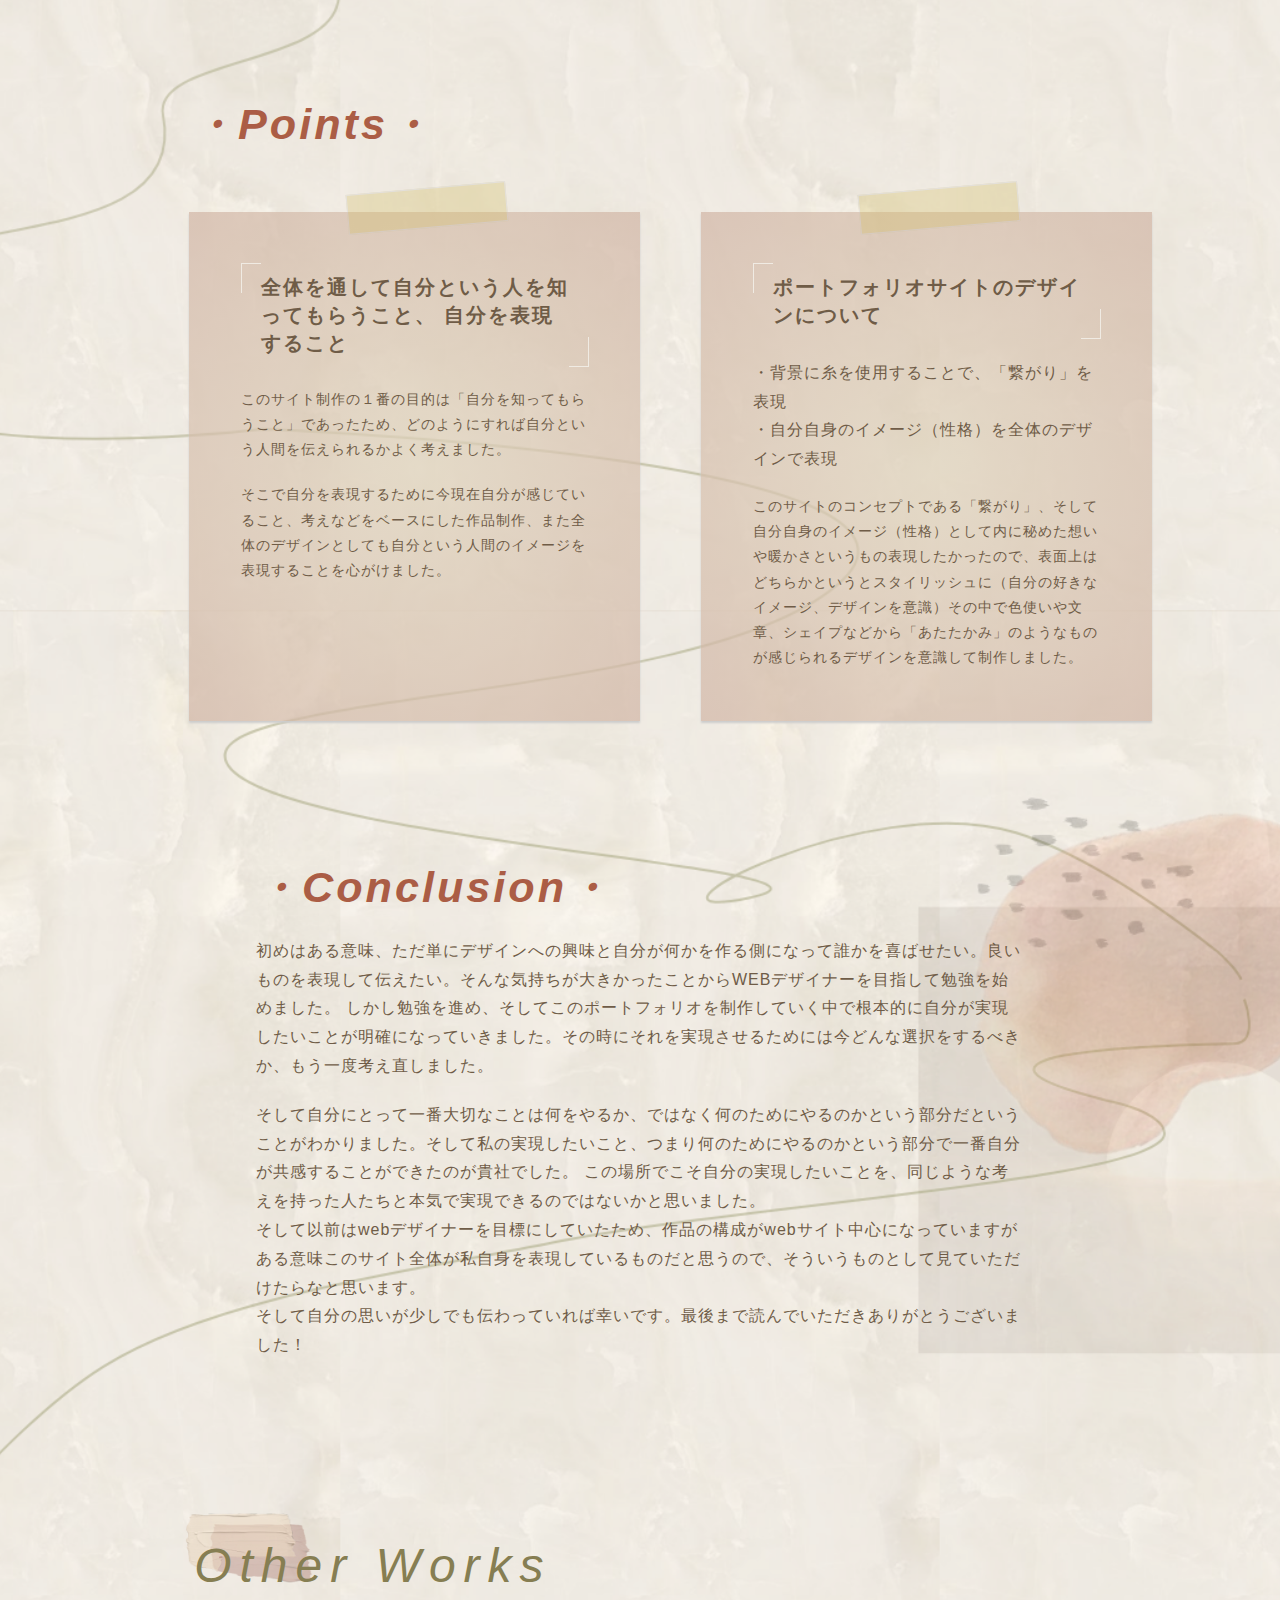
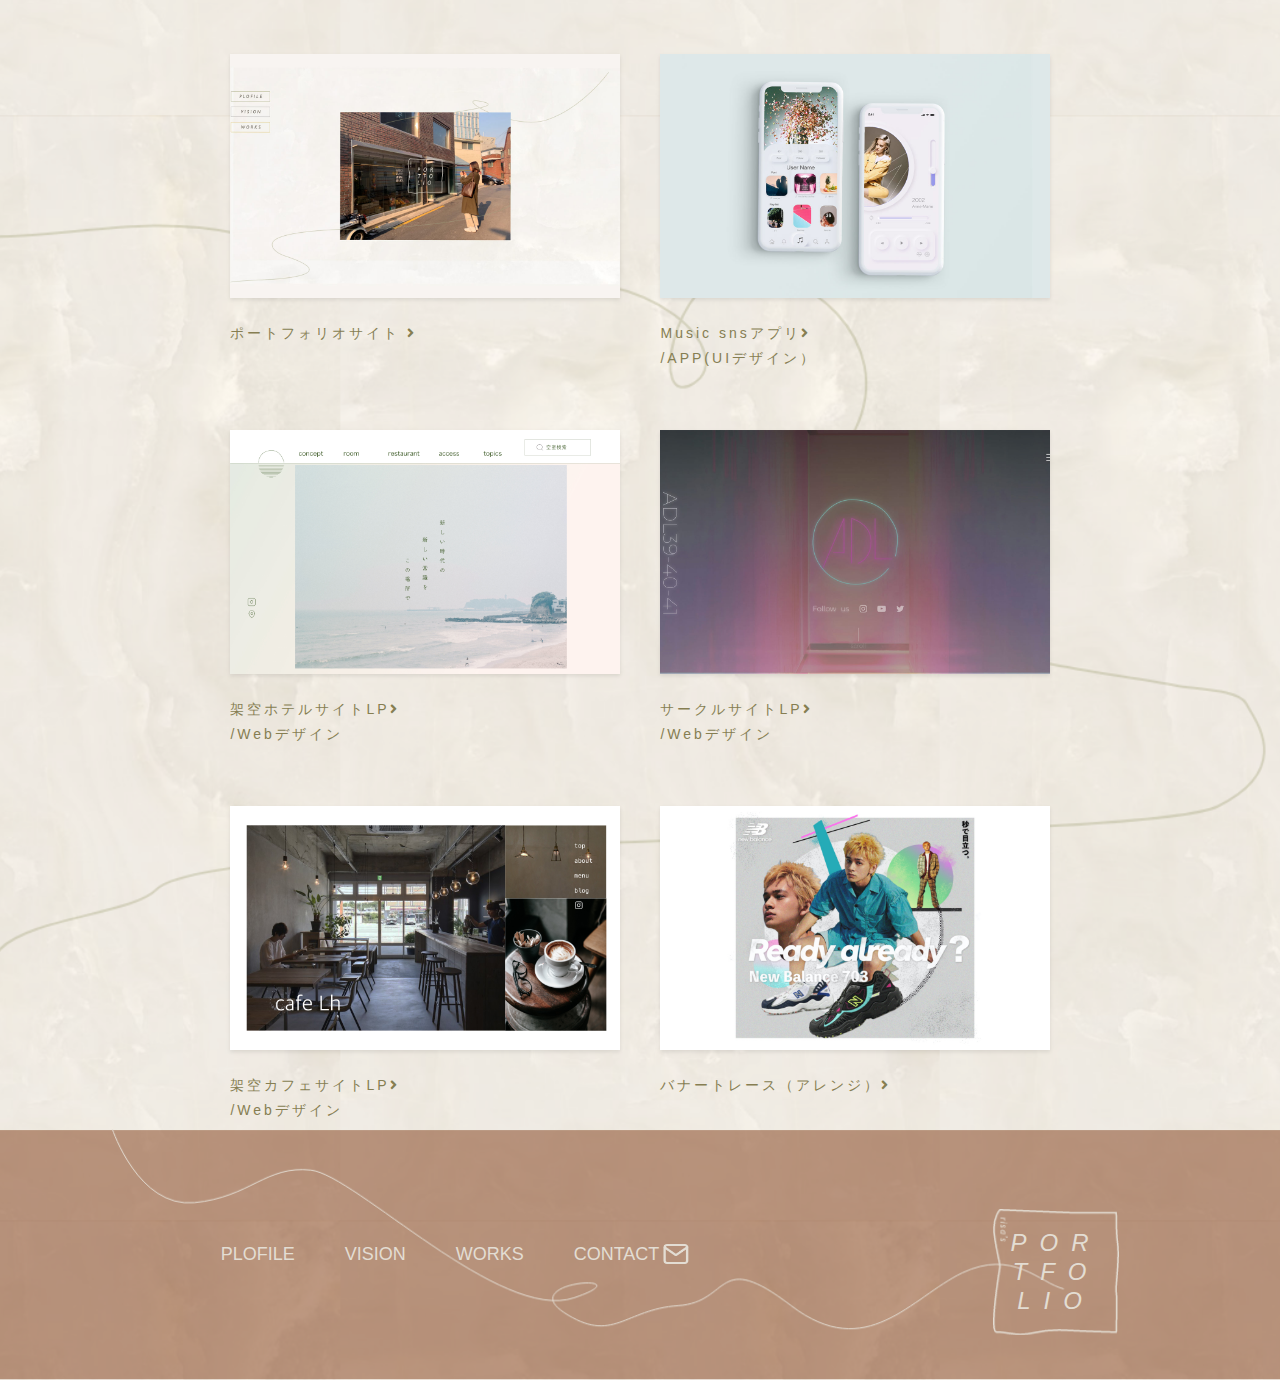
==== commit 7bb8b9ed: "Update works01.html" ====
--- a/works01.html
+++ b/works01.html
@@ -128,9 +128,9 @@
                 <h2 class="w-title">・Conclusion・</h2>
           
                 <p>初めはある意味、ただ単にデザインへの興味と自分が何かを作る側になって誰かを喜ばせたい。良いものを表現して伝えたい。そんな気持ちが大きかったことからWEBデザイナーを目指して勉強を始めました。
-                    しかし勉強を進め、そしてこのポートフォリオを制作していく中で根本的に自分が実現したいことが明確になって行きました。その時にそれを実現させるためには今どんな選択をするべきか、もう一度考え直しました。</p>
+                    しかし勉強を進め、そしてこのポートフォリオを制作していく中で根本的に自分が実現したいことが明確になっていきました。その時にそれを実現させるためには今どんな選択をするべきか、もう一度考え直しました。</p>
                 <p> そして自分にとって一番大切なことは何をやるか、ではなく何のためにやるのかという部分だということがわかりました。そして私の実現したいこと、つまり何のためにやるのかという部分で一番自分が共感することができたのが貴社でした。
-                    ここでなら自分の実現したいことを、同じような考えを持った人たちと本気で実現できるのではないかと思いました。<br>
+                    この場所でこそ自分の実現したいことを、同じような考えを持った人たちと本気で実現できるのではないかと思いました。<br>
                     そして以前はwebデザイナーを目標にしていたため、作品の構成がwebサイト中心になっていますがある意味このサイト全体が私自身を表現しているものだと思うので、そういうものとして見ていただけたらなと思います。<br>
                     そして自分の思いが少しでも伝わっていれば幸いです。最後まで読んでいただきありがとうございました！
 
--- a/styleworks.css
+++ b/styleworks.css
@@ -629,9 +629,6 @@
     display: flex;
 }
 
-.an-inner p {
-    font-size:0.875rem;
-}
 
 .an-left {
      width:50%;
@@ -692,7 +689,7 @@
 #ingenuity {
     padding-top:6%;
 }
-　.i-list{
+　#ingenuity ul li.i-list{
     margin-bottom:40px;
 }
 
@@ -899,12 +896,12 @@
   /*結果*/
 
 #result p {
-    line-height:2.2:
+    line-height:2.4:
     margin-bottom:20px;
 }
 
 .r-result {
-  width:60%;
+  width:65%;
   margin:0 auto;
   border-radius: 30px;
   padding:4%;
@@ -1481,12 +1478,12 @@
     }
 
     #port01 .d-inner,#port02 .d-inner,#share .d-inner,.a-graph,.consept-3
-    ,#play .d-inner,.friend{
+    ,#play .d-inner,.friend,.consept-01{
         flex-direction: column;
         align-items: center;
     }
 
-    .l-left,.l-right,.b1,.friend p {
+    .l-left,.l-right,.b1,.friend p,.c-text{
         width:100%;
     }
 
@@ -1529,11 +1526,17 @@
     margin:5% 0;
     }
   
-      .c-left {
-          padding:0;
-      }
-
-      .c-right, .a-right,.a-left{
+      .c-image,.c-right{
+      width:90%;
+      margin:0 auto;
+        
+  }
+      .c-image img {
+        width:100%;
+        
+        }
+
+      .a-right,.a-left,{
         width: 90%;
 }
      .an-left,.an-right,.a-left {
